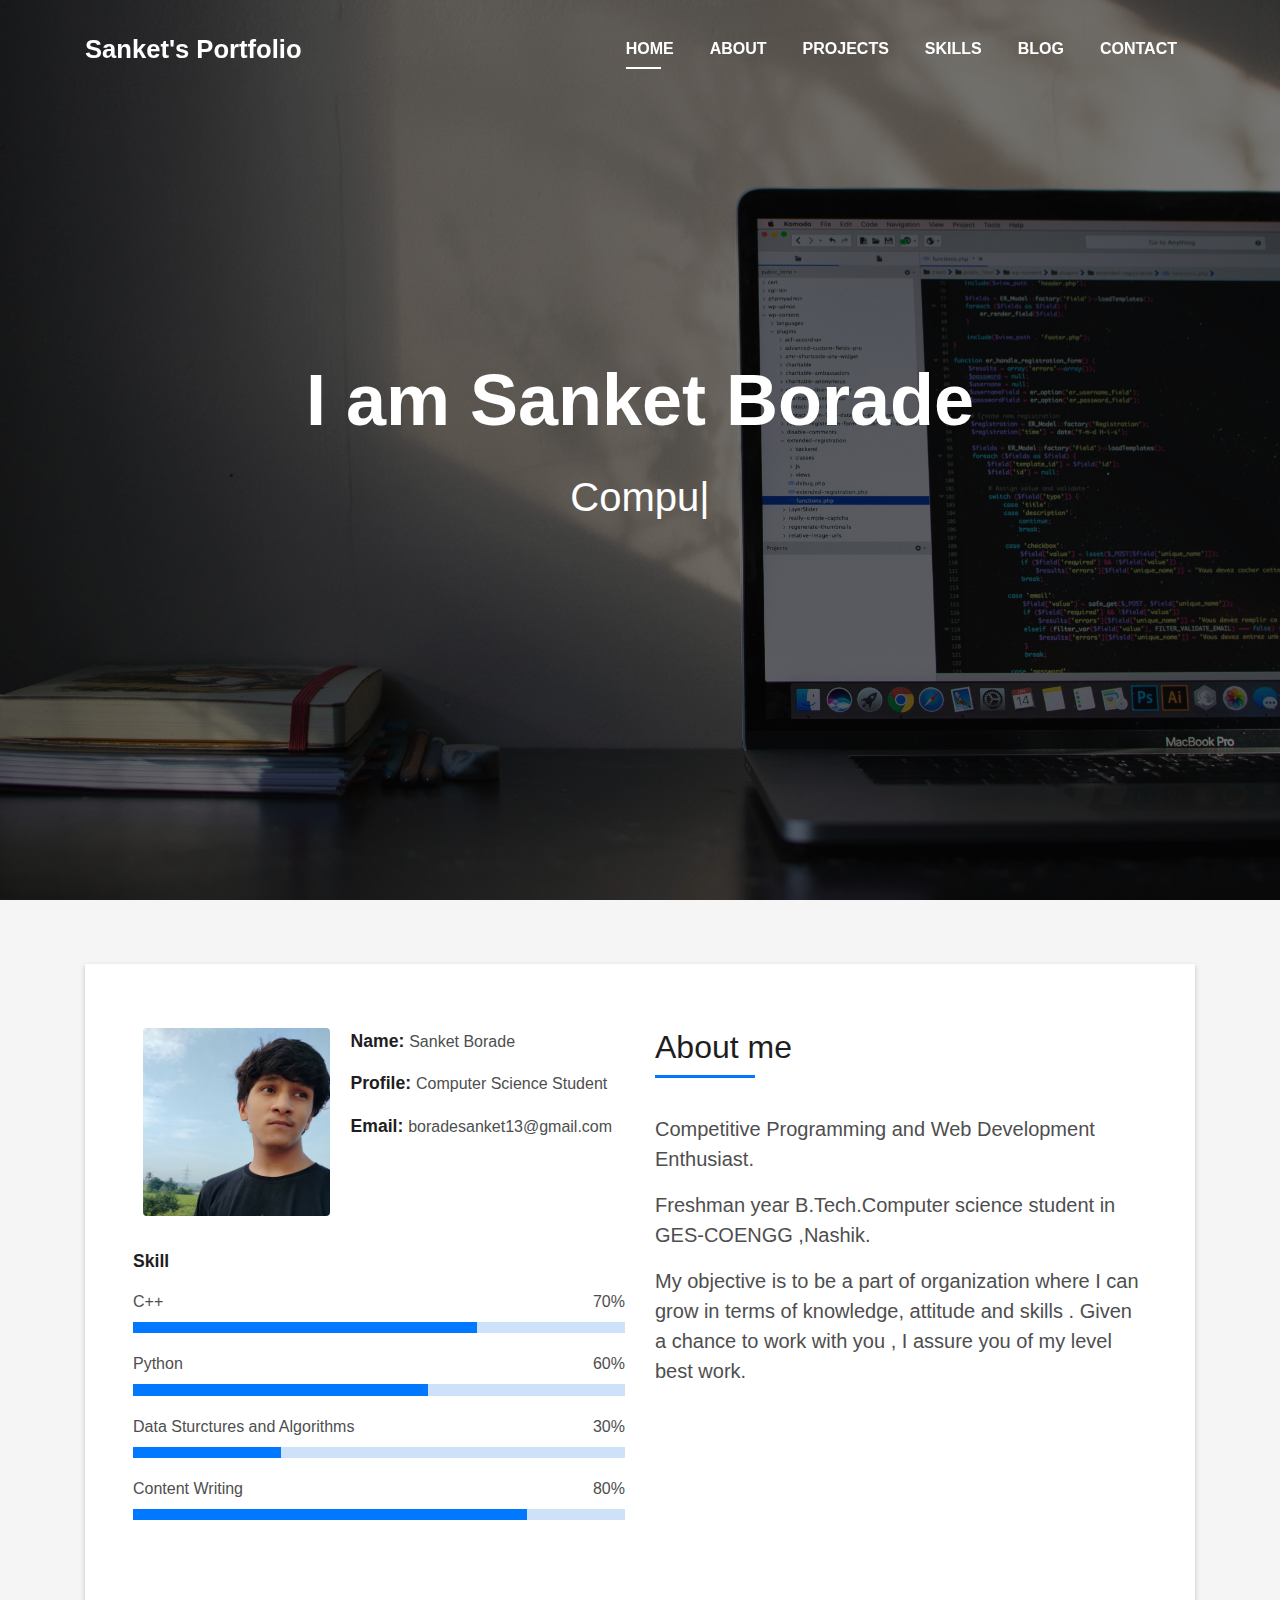
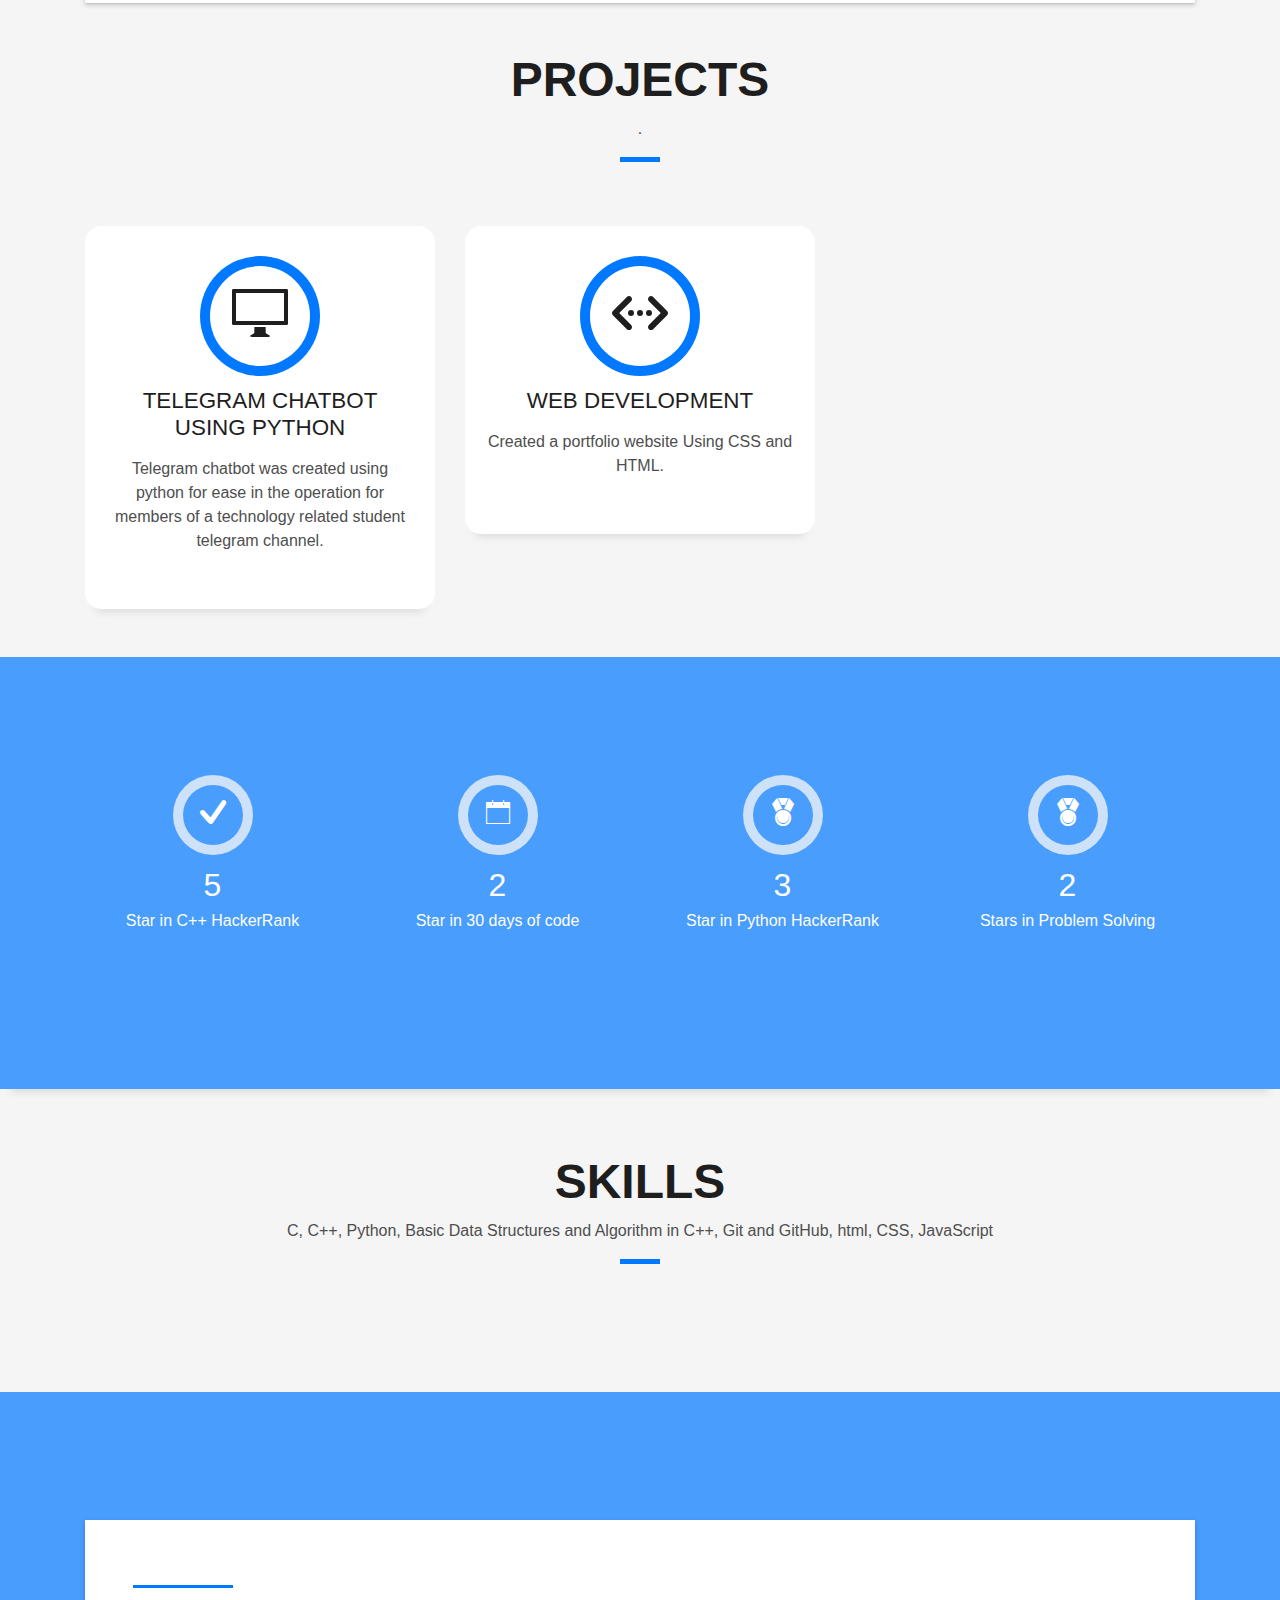
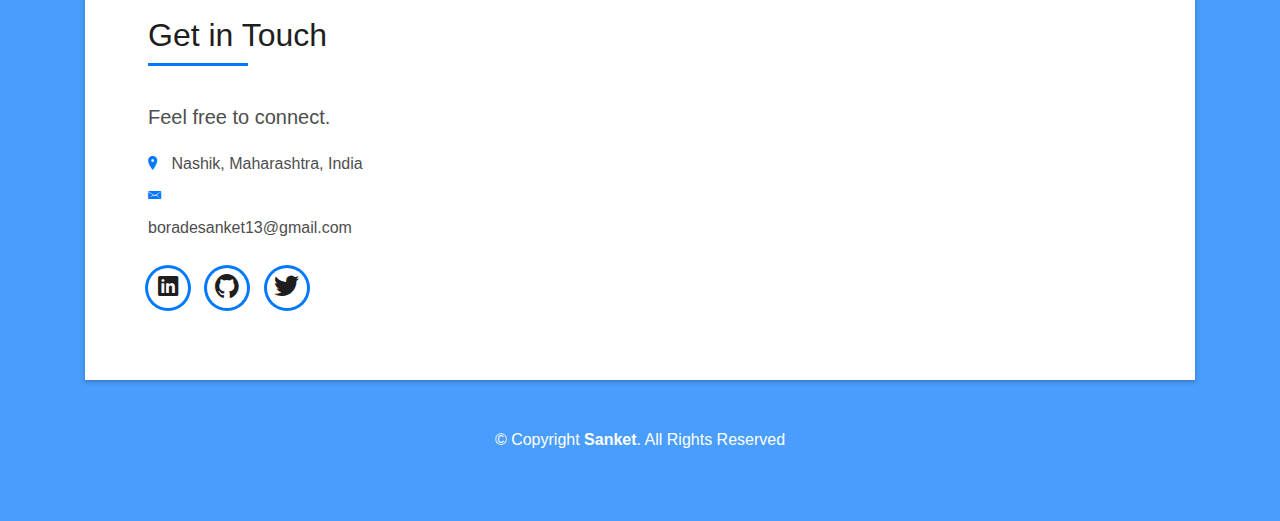
==== index.html @ 00ec1cd5 "increasd code readibility" ====
<!DOCTYPE html>
<html lang="en">
<head>
  <meta charset="utf-8">
  <title>Sanket's Portfolio</title>
  <meta content="width=device-width, initial-scale=1.0" name="viewport">
  <meta content="" name="keywords">
  <meta content="" name="description">

  <!-- Favicons -->
  <link href="img/favicon.png" rel="icon">
  <link href="img/apple-touch-icon.png" rel="apple-touch-icon">

  <!-- Bootstrap CSS File -->
  <link href="lib/bootstrap/css/bootstrap.min.css" rel="stylesheet">

  <!-- Libraries CSS Files -->
  <link href="lib/font-awesome/css/font-awesome.min.css" rel="stylesheet">
  <link href="lib/animate/animate.min.css" rel="stylesheet">
  <link href="lib/ionicons/css/ionicons.min.css" rel="stylesheet">
  <link href="lib/owlcarousel/assets/owl.carousel.min.css" rel="stylesheet">
  <link href="lib/lightbox/css/lightbox.min.css" rel="stylesheet">

  <!-- Main Stylesheet File -->
  <link href="css/style.css" rel="stylesheet">

  <!-- =======================================================
    Theme Name: DevFolio
    Theme URL: https://bootstrapmade.com/devfolio-bootstrap-portfolio-html-template/
    Author: BootstrapMade.com
    License: https://bootstrapmade.com/license/
  ======================================================= -->
</head>

<body id="page-top">

  <!--/ Nav Star /-->
  <nav class="navbar navbar-b navbar-trans navbar-expand-md fixed-top" id="mainNav">
    <div class="container">
      <a class="navbar-brand js-scroll" href="#page-top">Sanket's Portfolio</a>
      <button class="navbar-toggler collapsed" type="button" data-toggle="collapse" data-target="#navbarDefault"
        aria-controls="navbarDefault" aria-expanded="false" aria-label="Toggle navigation">
        <span></span>
        <span></span>
        <span></span>
      </button>
      <div class="navbar-collapse collapse justify-content-end" id="navbarDefault">
        <ul class="navbar-nav">
          <li class="nav-item">
            <a class="nav-link js-scroll active" href="#home">Home</a>
          </li>
          <li class="nav-item">
            <a class="nav-link js-scroll" href="#about">About</a>
          </li>
          <li class="nav-item">
            <a class="nav-link js-scroll" href="#service">Projects</a>
          </li>
          <li class="nav-item">
            <a class="nav-link js-scroll" href="#work">Skills</a>
          </li>
          <li class="nav-item">
            <a class="nav-link js-scroll" href="#blog">Blog</a>
          </li>
          <li class="nav-item">
            <a class="nav-link js-scroll" href="#contact">Contact</a>
          </li>
        </ul>
      </div>
    </div>
  </nav>
  <!--/ Nav End /-->

  <!--/ Intro Skew Star /-->
  <div id="home" class="intro route bg-image" style="background-image: url(img/nameBackground.jpg)">
    <div class="overlay-itro"></div>
    <div class="intro-content display-table">
      <div class="table-cell">
        <div class="container">
          <!--<p class="display-6 color-d">Hello, world!</p>-->
          <h1 class="intro-title mb-4">I am Sanket Borade</h1>
          <p class="intro-subtitle"><span class="text-slider-items">Computer Science Student,Competative Programmer,Content Writer,Open Source Enthusiast</span><strong class="text-slider"></strong></p>
          <!-- <p class="pt-3"><a class="btn btn-primary btn js-scroll px-4" href="#about" role="button">Learn More</a></p> -->
        </div>
      </div>
    </div>
  </div>
  <!--/ Intro Skew End /-->

  <section id="about" class="about-mf sect-pt4 route">
    <div class="container">
      <div class="row">
        <div class="col-sm-12">
          <div class="box-shadow-full">
            <div class="row">
              <div class="col-md-6">
                <div class="row">
                  <div class="col-sm-6 col-md-5">
                    <div class="about-img">
                      <img src="img/1628962352020w3.jpg" class="img-fluid rounded b-shadow-a" alt="">
                    </div>
                  </div>
                  <div class="col-sm-6 col-md-7">
                    <div class="about-info">
                      <p><span class="title-s">Name: </span> <span>Sanket Borade</span></p>
                      <p><span class="title-s">Profile: </span> <span>Computer Science Student</span></p>
                      <p><span class="title-s">Email: </span> <span>boradesanket13@gmail.com</span></p>
                    </div>
                  </div>
                </div>
                <div class="skill-mf">
                  <p class="title-s">Skill</p>
                  <span>C++</span> <span class="pull-right">70%</span>
                  <div class="progress">
                    <div class="progress-bar" role="progressbar" style="width: 70%;" aria-valuenow="70" aria-valuemin="0"
                      aria-valuemax="100"></div>
                  </div>
                  <span>Python</span> <span class="pull-right">60%</span>
                  <div class="progress">
                    <div class="progress-bar" role="progressbar" style="width: 60%" aria-valuenow="60" aria-valuemin="0"
                      aria-valuemax="100"></div>
                  </div>
                  <span>Data Sturctures and Algorithms</span> <span class="pull-right">30%</span>
                  <div class="progress">
                    <div class="progress-bar" role="progressbar" style="width: 30%" aria-valuenow="30" aria-valuemin="0"
                      aria-valuemax="100"></div>
                  </div>
                  <span>Content Writing</span> <span class="pull-right">80%</span>
                  <div class="progress">
                    <div class="progress-bar" role="progressbar" style="width: 80%" aria-valuenow="80" aria-valuemin="0"
                      aria-valuemax="100"></div>
                  </div>
                </div>
              </div>
              <div class="col-md-6">
                <div class="about-me pt-4 pt-md-0">
                  <div class="title-box-2">
                    <h5 class="title-left">
                      About me
                    </h5>
                  </div>
                  <p class="lead">
                    Competitive Programming and Web Development Enthusiast.
                  </p>
                  <p class="lead">
                    Freshman year B.Tech.Computer science student in GES-COENGG ,Nashik.
                  </p>
                  <p class="lead">
                    My objective is to be a part of organization where I can grow in terms of knowledge, attitude and skills .
                    Given a chance to work with you , I assure you of my level best work.
                  </p>
                </div>
              </div>
            </div>
          </div>
        </div>
      </div>
    </div>
  </section>

  <!--/ Section Services Star /-->
  <section id="service" class="services-mf route">
    <div class="container">
      <div class="row">
        <div class="col-sm-12">
          <div class="title-box text-center">
            <h3 class="title-a">
              Projects
            </h3>
            <p class="subtitle-a">
              .
            </p>
            <div class="line-mf"></div>
          </div>
        </div>
      </div>
      <div class="row">
        <div class="col-md-4">
          <div class="service-box">
            <div class="service-ico">
              <span class="ico-circle"><i class="ion-monitor"></i></span>
            </div>
            <div class="service-content">
              <h2 class="s-title">Telegram Chatbot using Python</h2>
              <p class="s-description text-center">
                Telegram chatbot was created using python for ease in the operation for members of a technology related student telegram channel.
              </p>
            </div>
          </div>
        </div>
        <div class="col-md-4">
          <div class="service-box">
            <div class="service-ico">
              <span class="ico-circle"><i class="ion-code-working"></i></span>
            </div>
            <div class="service-content">
              <h2 class="s-title">Web Development</h2>
              <p class="s-description text-center">
                Created a portfolio website Using CSS and HTML.
              </p>
            </div>
          </div>
        </div>
    </div>
  </section>
  <!--/ Section Services End /-->

  <div class="section-counter paralax-mf bg-image" style="background-image: url(img/belowProject.jpg)">
    <div class="overlay-mf"></div>
    <div class="container">
      <div class="row">
        <div class="col-sm-3 col-lg-3">
          <div class="counter-box">
            <div class="counter-ico">
              <span class="ico-circle"><i class="ion-checkmark-round"></i></span>
            </div>
            <div class="counter-num">
              <p class="counter">5</p>
              <span class="counter-text">Star in C++ HackerRank</span>
            </div>
          </div>
        </div>
        <div class="col-sm-3 col-lg-3">
          <div class="counter-box pt-4 pt-md-0">
            <div class="counter-ico">
              <span class="ico-circle"><i class="ion-ios-calendar-outline"></i></span>
            </div>
            <div class="counter-num">
              <p class="counter">2</p>
              <span class="counter-text">Star in 30 days of code</span>
            </div>
          </div>
        </div>
        <div class="col-sm-3 col-lg-3">
          <div class="counter-box pt-4 pt-md-0">
            <div class="counter-ico">
              <span class="ico-circle"><i class="ion-ribbon-a"></i></span>
            </div>
            <div class="counter-num">
              <p class="counter">3</p>
              <span class="counter-text">Star in Python HackerRank</span>
            </div>
          </div>
        </div>
        <div class="col-sm-3 col-lg-3">
          <div class="counter-box pt-4 pt-md-0">
            <div class="counter-ico">
              <span class="ico-circle"><i class="ion-ribbon-a"></i></span>
            </div>
            <div class="counter-num">
              <p class="counter">2</p>
              <span class="counter-text">Stars in Problem Solving</span>
            </div>
          </div>
        </div>
      </div>
    </div>
  </div>

  <!--/ Section Portfolio/skills Star /-->
  <section id="work" class="portfolio-mf sect-pt4 route">
    <div class="container">
      <div class="row">
        <div class="col-sm-12">
          <div class="title-box text-center">
            <h3 class="title-a">
              Skills
            </h3>
            <p class="subtitle-a">
              C, C++, Python, Basic Data Structures and Algorithm in C++, Git and GitHub, html, CSS, JavaScript
            </p>
            <div class="line-mf"></div>
          </div>
        </div>
      </div>  
      </div>
    </div>
  </section>

  

  <!--/ Section Contact-Footer Star /-->
  <section class="paralax-mf footer-paralax bg-image sect-mt4 route" style="background-image: url(img/overlay-bg.jpg)">
    <div class="overlay-mf"></div>
    <div class="container">
      <div class="row">
        <div class="col-sm-12">
          <div class="contact-mf">
            <div id="contact" class="box-shadow-full">
              <div class="row">
                <div class="col-md-6">
                  <div class="title-box-2">
                    <h5 class="title-left">
                      
                </div>
                <div class="col-md-6">
                  <div class="title-box-2 pt-4 pt-md-0">
                    <h5 class="title-left">
                      Get in Touch
                    </h5>
                  </div>
                  <div class="more-info">
                    <p class="lead">
                      Feel free to connect.
                    </p>
                    <ul class="list-ico">
                      <li><span class="ion-ios-location"></span> Nashik, Maharashtra, India</li>
                      <li><span class="ion-email"></span>boradesanket13@gmail.com</li>
                    </ul>
                  </div>
                  <div class="socials">
                    <ul>
                      <li><a href="https://www.linkedin.com/in/boradesanket13/"><span class="ico-circle"><i class="ion-social-linkedin"></i></span></a></li>
                      <li><a href="https://github.com/Sanket1308"><span class="ico-circle"><i class="ion-social-github"></i></span></a></li>
                      <li><a href="https://twitter.com/boradesanket13"><span class="ico-circle"><i class="ion-social-twitter"></i></span></a></li>

                    </ul>
                  </div>
                </div>
              </div>
            </div>
          </div>
        </div>
      </div>
    </div>
    <footer>
      <div class="container">
        <div class="row">
          <div class="col-sm-12">
            <div class="copyright-box">
              <p class="copyright">&copy; Copyright <strong>Sanket</strong>. All Rights Reserved</p>
              <div class="credits">
                <!--
                  All the links in the footer should remain intact.
                  You can delete the links only if you purchased the pro version.
                  Licensing information: https://bootstrapmade.com/license/
                  Purchase the pro version with working PHP/AJAX contact form: https://bootstrapmade.com/buy/?theme=DevFolio
                -->
               
              </div>
            </div>
          </div>
        </div>
      </div>
    </footer>
  </section>
  <!--/ Section Contact-footer End /-->

  <a href="#" class="back-to-top"><i class="fa fa-chevron-up"></i></a>
  <div id="preloader"></div>

  <!-- JavaScript Libraries -->
  <script src="lib/jquery/jquery.min.js"></script>
  <script src="lib/jquery/jquery-migrate.min.js"></script>
  <script src="lib/popper/popper.min.js"></script>
  <script src="lib/bootstrap/js/bootstrap.min.js"></script>
  <script src="lib/easing/easing.min.js"></script>
  <script src="lib/counterup/jquery.waypoints.min.js"></script>
  <script src="lib/counterup/jquery.counterup.js"></script>
  <script src="lib/owlcarousel/owl.carousel.min.js"></script>
  <script src="lib/lightbox/js/lightbox.min.js"></script>
  <script src="lib/typed/typed.min.js"></script>
  <!-- Contact Form JavaScript File -->
  <script src="contactform/contactform.js"></script>

  <!-- Template Main Javascript File -->
  <script src="js/main.js"></script>

</body>
</html>
---- css/style.css ----
/*
  Theme Name: DevFolio
  Theme URL: https://bootstrapmade.com/devfolio-bootstrap-portfolio-html-template/
  Author: BootstrapMade.com
  License: https://bootstrapmade.com/license/
*/

/*======================================
//--//-->   STYLES GENERALES
======================================*/

body {
  background-color: #f5f5f5;
  color: #4e4e4e;
}

h1,
h2,
h3,
h4,
h5,
h6 {
  color: #1e1e1e;
}

a {
  color: #1e1e1e;
  transition: all 0.5s ease-in-out;
}

a:hover {
  color: #0078ff;
  text-decoration: none;
  transition: all 0.5s ease-in-out;
}

.p-r {
  position: relative;
}

.color-a {
  color: #0078ff;
}

.color-d {
  color: #f5f5f5;
}

.color-text-a {
  color: #4e4e4e;
}

.box-shadow,
.paralax-mf,
.service-box,
.work-box,
.card-blog {
  box-shadow: 0 13px 8px -10px rgba(0, 0, 0, 0.1);
}

.box-shadow-a,
.button:hover {
  box-shadow: 0 0 0 4px #cde1f8;
}

.display-5 {
  font-size: 2.5rem;
  font-weight: 300;
  line-height: 1.1;
}

.display-6 {
  font-size: 2rem;
  font-weight: 300;
  line-height: 1.1;
}

.avatar {
  width: 32px;
  height: 32px;
  margin-right: 4px;
  overflow: hidden;
}

.bg-image {
  background-repeat: no-repeat;
  background-attachment: fixed;
  background-size: cover;
  background-position: center center;
}

.overlay-mf {
  background-color: #0078ff;
}

.overlay-mf {
  position: absolute;
  top: 0;
  left: 0px;
  padding: 0;
  height: 100%;
  width: 100%;
  opacity: .7;
}

.paralax-mf {
  position: relative;
  padding: 8rem 0;
}

.display-table {
  width: 100%;
  height: 100%;
  display: table;
}

.table-cell {
  display: table-cell;
  vertical-align: middle;
}

/*--/ Sections /--*/

.sect-4 {
  padding: 4rem 0;
}

.sect-pt4 {
  padding-top: 4rem;
}

.sect-mt4 {
  margin-top: 4rem;
}

/*--/ Title s /--*/

.title-s {
  font-weight: 600;
  color: #1e1e1e;
  font-size: 1.1rem;
}

/*--/ Title A /--*/

.title-box {
  margin-bottom: 4rem;
}

.title-a {
  font-size: 3rem;
  font-weight: bold;
  text-transform: uppercase;
}

.subtitle-a {
  color: #4e4e4e;
}

.line-mf {
  width: 40px;
  height: 5px;
  background-color: #0078ff;
  margin: 0 auto;
}

/*--/ Title Left /--*/

.title-box-2 {
  margin-bottom: 3rem;
}

.title-left {
  font-size: 2rem;
  position: relative;
}

.title-left:before {
  content: '';
  position: absolute;
  height: 3px;
  background-color: #0078ff;
  width: 100px;
  bottom: -12px;
}

/*------/ Box /------*/

.box-pl2 {
  padding-left: 2rem;
}

.box-shadow-full {
  padding: 3rem 1.25rem;
  position: relative;
  background-color: #fff;
  margin-bottom: 3rem;
  z-index: 2;
  box-shadow: 0 1px 1px 0 rgba(0, 0, 0, 0.06), 0 2px 5px 0 rgba(0, 0, 0, 0.2);
}

/*------/ Socials /------*/

.socials {
  padding: 1.5rem 0;
}

.socials ul li {
  display: inline-block;
}

.socials .ico-circle {
  height: 40px;
  width: 40px;
  font-size: 1.7rem;
  border-radius: 50%;
  line-height: 1.4;
  margin: 0 15px 0 0;
  box-shadow: 0 0 0 3px #0078ff;
  transition: all 500ms ease;
}

.socials .ico-circle:hover {
  background-color: #0078ff;
  color: #fff;
  box-shadow: 0 0 0 3px #cde1f8;
  transition: all 500ms ease;
}

/*------/ Ul resect /------*/

.ul-resect,
.socials ul,
.list-ico,
.blog-wrapper .post-meta ul,
.box-comments .list-comments,
.widget-sidebar .list-sidebar,
.widget-tags ul {
  list-style: none;
  padding-left: 0;
  margin-bottom: 0;
}

.list-ico {
  line-height: 2;
}

.list-ico span {
  color: #0078ff;
  margin-right: 10px;
}

/*------/ Ico Circle /------*/

.ico-circle {
  height: 100px;
  width: 100px;
  font-size: 2rem;
  border-radius: 50%;
  line-height: 1.55;
  margin: 0 auto;
  text-align: center;
  box-shadow: 0 0 0 10px #0078ff;
  display: block;
}

/*------/ Owl Carousel /------*/

.owl-theme .owl-dots {
  text-align: center;
  margin-top: 18px;
}

.owl-theme .owl-dots .owl-dot {
  display: inline-block;
}

.owl-theme .owl-dots .owl-dot span {
  width: 18px;
  height: 7px;
  margin: 5px 5px;
  background: #cde1f8;
  border: 0px solid #cde1f8;
  display: block;
  transition: all 0.6s ease-in-out;
  cursor: pointer;
}

.owl-theme .owl-dots .owl-dot:hover span {
  background-color: #cde1f8;
}

.owl-theme .owl-dots .owl-dot.active span {
  background-color: #1B1B1B;
  width: 25px;
}

/*--/ Scrolltop s /--*/

.scrolltop-mf {
  position: relative;
  display: none;
}

.scrolltop-mf span {
  z-index: 999;
  position: fixed;
  width: 42px;
  height: 42px;
  background-color: #0078ff;
  opacity: .7;
  font-size: 1.6rem;
  line-height: 1.5;
  text-align: center;
  color: #fff;
  top: auto;
  left: auto;
  right: 30px;
  bottom: 50px;
  cursor: pointer;
  border-radius: 50%;
}

/* Back to top button */

.back-to-top {
  position: fixed;
  display: none;
  background: #0078ff;
  color: #fff;
  width: 44px;
  height: 44px;
  text-align: center;
  line-height: 1;
  font-size: 16px;
  border-radius: 50%;
  right: 15px;
  bottom: 15px;
  transition: background 0.5s;
  z-index: 11;
}

.back-to-top i {
  padding-top: 12px;
  color: #fff;
}

/* Prelaoder */

#preloader {
  position: fixed;
  top: 0;
  left: 0;
  right: 0;
  bottom: 0;
  z-index: 9999;
  overflow: hidden;
  background: #fff;
}

#preloader:before {
  content: "";
  position: fixed;
  top: calc(50% - 30px);
  left: calc(50% - 30px);
  border: 6px solid #f2f2f2;
  border-top: 6px solid #0078ff;
  border-radius: 50%;
  width: 60px;
  height: 60px;
  -webkit-animation: animate-preloader 1s linear infinite;
  animation: animate-preloader 1s linear infinite;
}

@-webkit-keyframes animate-preloader {
  0% {
    -webkit-transform: rotate(0deg);
    transform: rotate(0deg);
  }

  100% {
    -webkit-transform: rotate(360deg);
    transform: rotate(360deg);
  }
}

@keyframes animate-preloader {
  0% {
    -webkit-transform: rotate(0deg);
    transform: rotate(0deg);
  }

  100% {
    -webkit-transform: rotate(360deg);
    transform: rotate(360deg);
  }
}

/*======================================
//--//-->   NAVBAR
======================================*/

.navbar-b {
  transition: all .5s ease-in-out;
  background-color: transparent;
  padding-top: 1.563rem;
  padding-bottom: 1.563rem;
}

.navbar-b.navbar-reduce {
  box-shadow: 0px 6px 9px 0px rgba(0, 0, 0, 0.06);
}

.navbar-b.navbar-trans .nav-item,
.navbar-b.navbar-reduce .nav-item {
  position: relative;
  padding-right: 10px;
  padding-left: 0;
}

.navbar-b.navbar-trans .nav-link,
.navbar-b.navbar-reduce .nav-link {
  color: #fff;
  text-transform: uppercase;
  font-weight: 600;
}

.navbar-b.navbar-trans .nav-link:before,
.navbar-b.navbar-reduce .nav-link:before {
  content: '';
  position: absolute;
  margin-left: 0px;
  width: 0%;
  bottom: 0;
  left: 0;
  height: 2px;
  transition: all 500ms ease;
}

.navbar-b.navbar-trans .nav-link:hover,
.navbar-b.navbar-reduce .nav-link:hover {
  color: #1B1B1B;
}

.navbar-b.navbar-trans .nav-link:hover:before,
.navbar-b.navbar-reduce .nav-link:hover:before {
  width: 35px;
}

.navbar-b.navbar-trans .show > .nav-link:before,
.navbar-b.navbar-trans .active > .nav-link:before,
.navbar-b.navbar-trans .nav-link.show:before,
.navbar-b.navbar-trans .nav-link.active:before,
.navbar-b.navbar-reduce .show > .nav-link:before,
.navbar-b.navbar-reduce .active > .nav-link:before,
.navbar-b.navbar-reduce .nav-link.show:before,
.navbar-b.navbar-reduce .nav-link.active:before {
  width: 35px;
}

.navbar-b.navbar-trans .nav-link:before {
  background-color: #fff;
}

.navbar-b.navbar-trans .nav-link:hover {
  color: #fff;
}

.navbar-b.navbar-trans .show > .nav-link,
.navbar-b.navbar-trans .active > .nav-link,
.navbar-b.navbar-trans .nav-link.show,
.navbar-b.navbar-trans .nav-link.active {
  color: #fff;
}

.navbar-b.navbar-reduce {
  transition: all .5s ease-in-out;
  background-color: #fff;
  padding-top: 15px;
  padding-bottom: 15px;
}

.navbar-b.navbar-reduce .nav-link {
  color: #0078ff;
}

.navbar-b.navbar-reduce .nav-link:before {
  background-color: #0078ff;
}

.navbar-b.navbar-reduce .nav-link:hover {
  color: #0078ff;
}

.navbar-b.navbar-reduce .show > .nav-link,
.navbar-b.navbar-reduce .active > .nav-link,
.navbar-b.navbar-reduce .nav-link.show,
.navbar-b.navbar-reduce .nav-link.active {
  color: #0078ff;
}

.navbar-b.navbar-reduce .navbar-brand {
  color: #0078ff;
}

.navbar-b.navbar-reduce .navbar-toggler span {
  background-color: #1B1B1B;
}

.navbar-b .navbar-brand {
  color: #fff;
  font-size: 1.6rem;
  font-weight: 600;
}

.navbar-b .navbar-nav .dropdown-item.show .dropdown-menu,
.navbar-b .dropdown.show .dropdown-menu,
.navbar-b .dropdown-btn.show .dropdown-menu {
  -webkit-transform: translate3d(0px, 0px, 0px);
  transform: translate3d(0px, 0px, 0px);
  visibility: visible !important;
}

.navbar-b .dropdown-menu {
  margin: 1.12rem 0 0;
  border-radius: 0;
}

.navbar-b .dropdown-menu .dropdown-item {
  padding: .7rem 1.7rem;
  transition: all 500ms ease;
}

.navbar-b .dropdown-menu .dropdown-item:hover {
  background-color: #0078ff;
  color: #fff;
  transition: all 500ms ease;
}

.navbar-b .dropdown-menu .dropdown-item.active {
  background-color: #0078ff;
}

/*--/ Hamburger Navbar /--*/

.navbar-toggler {
  position: relative;
}

.navbar-toggler:focus,
.navbar-toggler:active {
  outline: 0;
}

.navbar-toggler span {
  display: block;
  background-color: #fff;
  height: 3px;
  width: 25px;
  margin-top: 4px;
  margin-bottom: 4px;
  -webkit-transform: rotate(0deg);
  transform: rotate(0deg);
  left: 0;
  opacity: 1;
}

.navbar-toggler span:nth-child(1),
.navbar-toggler span:nth-child(3) {
  transition: -webkit-transform .35s ease-in-out;
  transition: transform .35s ease-in-out;
  transition: transform .35s ease-in-out, -webkit-transform .35s ease-in-out;
}

.navbar-toggler:not(.collapsed) span:nth-child(1) {
  position: absolute;
  left: 12px;
  top: 10px;
  -webkit-transform: rotate(135deg);
  transform: rotate(135deg);
  opacity: 0.9;
}

.navbar-toggler:not(.collapsed) span:nth-child(2) {
  height: 12px;
  visibility: hidden;
  background-color: transparent;
}

.navbar-toggler:not(.collapsed) span:nth-child(3) {
  position: absolute;
  left: 12px;
  top: 10px;
  -webkit-transform: rotate(-135deg);
  transform: rotate(-135deg);
  opacity: 0.9;
}

/*======================================
//--//-->   INTRO
======================================*/

.intro {
  height: 100vh;
  position: relative;
  color: #fff;
}

.intro .intro-content {
  text-align: center;
  position: absolute;
}

.intro .overlay-itro {
  background-color: rgba(0, 0, 0, 0.6);
  position: absolute;
  top: 0;
  left: 0px;
  padding: 0;
  height: 100%;
  width: 100%;
  opacity: .9;
}

.intro .intro-title {
  color: #fff;
  font-weight: 600;
  font-size: 3rem;
}

.intro .intro-subtitle {
  font-size: 1.5rem;
  font-weight: 300;
}

.intro .text-slider-items {
  display: none;
}

.intro-single {
  height: 350px;
}

.intro-single .intro-content {
  margin-top: 30px;
}

.intro-single .intro-title {
  text-transform: uppercase;
  font-size: 3rem;
}

.intro-single .breadcrumb {
  background-color: transparent;
  color: #0078ff;
}

.intro-single .breadcrumb .breadcrumb-item:before {
  color: #cde1f8;
}

.intro-single .breadcrumb .breadcrumb-item.active {
  color: #cde1f8;
}

.intro-single .breadcrumb a {
  color: #fff;
}

/*======================================
//--//-->   ABOUT
======================================*/

.about-mf .box-shadow-full {
  padding-top: 4rem;
  padding-bottom: 4rem;
}

.about-mf .about-img {
  margin-bottom: 2rem;
}

.about-mf .about-img img {
  margin-left: 10px;
}

.skill-mf span {
  color: #4e4e4e;
}

.skill-mf .progress {
  background-color: #cde1f8;
  margin: .5rem 0 1.2rem 0;
  border-radius: 0;
  height: .7rem;
}

.skill-mf .progress .progress-bar {
  height: .7rem;
  background-color: #0078ff;
}

/*======================================
//--//-->   SERVICES
======================================*/

.service-box {
  background-color: #fff;
  padding: 2.5rem 1.3rem;
  border-radius: 1rem;
  margin-bottom: 3rem;
}

.service-box:hover .ico-circle {
  transition: all 500ms ease;
  color: #fff;
  background-color: #0078ff;
  box-shadow: 0 0 0 10px #cde1f8;
}

.service-box .service-ico {
  margin-bottom: 1rem;
  color: #1e1e1e;
}

.service-box .ico-circle {
  transition: all 500ms ease;
  font-size: 4rem;
}

.service-box .s-title {
  font-size: 1.4rem;
  text-transform: uppercase;
  text-align: center;
  padding: .4rem 0;
}

.service-box .s-description {
  color: #4e4e4e;
}

/*======================================
//--//-->   COUNTER
======================================*/

.counter-box {
  color: #fff;
  text-align: center;
}

.counter-ico {
  margin-bottom: 1rem;
}

.counter-ico .ico-circle {
  height: 60px;
  width: 60px;
  line-height: 1.8;
  box-shadow: 0 0 0 10px #cde1f8;
}

.counter-num .counter {
  font-size: 2rem;
  margin-bottom: 0;
}

/*======================================
//--//-->   PORTFOLIO
======================================*/

.work-box {
  margin-bottom: 3rem;
  -webkit-backface-visibility: hidden;
  backface-visibility: hidden;
  background-color: #fff;
}

.work-box:hover img {
  -webkit-transform: scale(1.3);
  transform: scale(1.3);
}

.work-img {
  display: block;
  overflow: hidden;
}

.work-img img {
  transition: all 1s;
}

.work-content {
  padding: 2rem 3% 1rem 4%;
}

.work-content .w-more {
  color: #4e4e4e;
  font-size: .8rem;
}

.work-content .w-more .w-ctegory {
  color: #0078ff;
}

.work-content .w-like {
  font-size: 2.5rem;
  color: #0078ff;
  float: right;
}

.work-content .w-like a {
  color: #0078ff;
}

.work-content .w-like .num-like {
  font-size: .7rem;
}

.w-title {
  font-size: 1.2rem;
}

/*======================================
//--//-->   TESTIMONIALS
======================================*/

.testimonials .owl-carousel .owl-item img {
  width: auto;
}

.testimonial-box {
  color: #fff;
  text-align: center;
}

.testimonial-box .author-test {
  margin-top: 1rem;
}

.testimonial-box .author-test img {
  margin: 0 auto;
}

.testimonial-box .author {
  color: #fff;
  text-transform: uppercase;
  font-weight: 600;
  margin: 1rem 0;
  display: block;
  font-size: 1.4rem;
}

.testimonial-box .comit {
  font-size: 2rem;
  color: #0078ff;
  background-color: #fff;
  width: 52px;
  height: 52px;
  display: block;
  margin: 0 auto;
  border-radius: 50%;
  line-height: 1.6;
}

/*======================================
//--//-->   BLOG
======================================*/

.card-blog .card-body {
  position: relative;
}

.card-blog .card-category-box {
  position: absolute;
  text-align: center;
  top: -16px;
  left: 15px;
  right: 15px;
  line-height: 25px;
  overflow: hidden;
}

.card-blog .card-category {
  display: inline-block;
  color: #fff;
  padding: 0 15px 5px;
  overflow: hidden;
  background-color: #0078ff;
  border-radius: 4px;
}

.card-blog .card-category .category {
  color: #fff;
  display: inline-block;
  text-transform: uppercase;
  font-size: .7rem;
  letter-spacing: .1px;
  margin-bottom: 0;
}

.card-blog .card-title {
  font-size: 1.3rem;
  margin-top: .6rem;
}

.card-blog .card-description {
  color: #4e4e4e;
}

.card-blog .post-author {
  display: inline-block;
}

.card-blog .post-date {
  color: #4e4e4e;
  display: inline-block;
  float: right;
}

/*======================================
//--//-->   BLOG-SINGLE
======================================*/

.post-box,
.form-comments,
.box-comments,
.widget-sidebar {
  padding: 2rem;
  background-color: #fff;
  margin-bottom: 3rem;
}

.blog-wrapper .article-title {
  font-size: 1.5rem;
}

.blog-wrapper .post-meta {
  margin: 1rem 0;
}

.blog-wrapper .post-meta ul {
  border-left: 4px solid #0078ff;
  margin-top: 1rem;
}

.blog-wrapper .post-meta ul li {
  display: inline-block;
  margin-left: 15px;
}

.blog-wrapper .post-meta ul a {
  color: #0078ff;
}

.blog-wrapper .post-meta ul span {
  color: #1e1e1e;
}

.blog-wrapper .blockquote {
  border-left: 4px solid #0078ff;
  padding: 18px;
  font-style: italic;
}

/*------/ Comments /------*/

.box-comments .list-comments li {
  padding-bottom: 40px;
}

.box-comments .list-comments .comment-avatar {
  display: table-cell;
  vertical-align: top;
}

.box-comments .list-comments .comment-avatar img {
  width: 80px;
  height: 80px;
}

.box-comments .list-comments .comment-author {
  font-size: 1.3rem;
}

.box-comments .list-comments .comment-details {
  display: table-cell;
  vertical-align: top;
  padding-left: 25px;
}

.box-comments .list-comments a {
  color: #0078ff;
}

.box-comments .list-comments span {
  color: #1e1e1e;
  font-style: italic;
}

.box-comments .comment-children {
  margin-left: 40px;
}

/*------/ Sidebar /------*/

.widget-sidebar .sidebar-title {
  font-size: 1.6rem;
  font-weight: 600;
  border-left: 5px solid #0078ff;
  padding-left: 15px;
  text-transform: uppercase;
  margin-bottom: 1.5rem;
}

.widget-sidebar .list-sidebar li {
  position: relative;
  padding: 6px 0 6px 24px;
}

.widget-sidebar .list-sidebar li:before {
  position: absolute;
  content: "";
  width: 10px;
  height: 1px;
  left: 0;
  background-color: #0078ff;
  top: 20px;
}

.sidebar-search input {
  background-color: #fff;
  border-radius: 0;
  transition: all 0.5s ease-in-out;
}

.sidebar-search .btn-search {
  background-color: #0078ff;
  border-color: #0078ff;
  border-radius: 0;
  padding-left: 20px;
  padding-right: 20px;
}

.widget-tags ul li {
  display: inline-block;
  background-color: #0078ff;
  padding: .2rem .6rem;
  margin-bottom: .5rem;
  border-radius: 15px;
}

.widget-tags ul li a {
  color: #fff;
}

/*======================================
//--//-->   CONTACT
======================================*/

.footer-paralax {
  padding: 4rem 0 0 0;
}

.contact-mf {
  margin-top: 4rem;
}

/*======================================
//--//-->   FOOTER
======================================*/

footer {
  text-align: center;
  color: #fff;
  padding-bottom: 4rem;
}

footer .copyright {
  margin-bottom: .3rem;
}

footer .credits {
  margin-bottom: 0;
}

footer .credits a {
  color: #fff;
}

/*======================================
//--//-->   CONtaCT FORM
======================================*/

#sendmessage {
  color: #0078ff;
  border: 1px solid #0078ff;
  display: none;
  text-align: center;
  padding: 15px;
  font-weight: 600;
  margin-bottom: 15px;
}

#errormessage {
  color: red;
  display: none;
  border: 1px solid red;
  text-align: center;
  padding: 15px;
  font-weight: 600;
  margin-bottom: 15px;
}

#sendmessage.show,
#errormessage.show,
.show {
  display: block;
}

.validation {
  color: red;
  display: none;
  margin: 0 0 20px;
  font-weight: 400;
  font-size: 13px;
}

/*======================================
//--//-->   BUTTON
======================================*/

.button {
  display: inline-block;
  padding: .3rem .6rem;
  text-align: center;
  vertical-align: middle;
  -webkit-user-select: none;
  -moz-user-select: none;
  -ms-user-select: none;
  user-select: none;
  font-size: 1rem;
  border-radius: .3rem;
  border: 1px solid transparent;
  transition: all 500ms ease;
  cursor: pointer;
}

.button:focus {
  outline: 0;
}

.button:hover {
  background-color: #0062d3;
  color: #fff;
  transition: all 500ms ease;
}

.button-a {
  background-color: #0078ff;
  color: #fff;
  border-color: #cde1f8;
}

.button-big {
  padding: .9rem 2.3rem;
  font-size: 1.2rem;
}

.button-rouded {
  border-radius: 5rem;
}

.btn-lg {
  padding: .5rem 1rem;
  font-size: 1.25rem;
  line-height: 1.5;
  border-radius: .3rem;
}

@media (min-width: 577px) {
  .counter-box {
    margin-bottom: 1.8rem;
  }
}

@media (min-width: 767px) {
  .about-mf .box-pl2 {
    margin-top: 3rem;
    padding-left: 0rem;
  }

  .card-blog {
    margin-bottom: 3rem;
  }

  .contact-mf .box-pl2 {
    margin-top: 3rem;
    padding-left: 0rem;
  }
}

@media (min-width: 768px) {
  .box-shadow-full {
    padding: 3rem;
  }

  .navbar-b.navbar-trans .nav-item,
  .navbar-b.navbar-reduce .nav-item {
    padding-left: 10px;
  }

  .navbar-b.navbar-trans .nav-link:before,
  .navbar-b.navbar-reduce .nav-link:before {
    margin-left: 18px;
  }

  .intro .intro-title {
    font-size: 4.5rem;
  }

  .intro .intro-subtitle {
    font-size: 2.5rem;
  }

  .intro-single .intro-title {
    font-size: 3.5rem;
  }

  .testimonial-box .description {
    padding: 0 5rem;
  }

  .post-box,
  .form-comments,
  .box-comments,
  .widget-sidebar {
    padding: 3rem;
  }

  .blog-wrapper .article-title {
    font-size: 1.9rem;
  }

  .box-comments .list-comments .comment-author {
    font-size: 1.5rem;
  }
}

@media (min-width: 992px) {
  .testimonial-box .description {
    padding: 0 8rem;
  }
}

@media (min-width: 1200px) {
  .testimonial-box .description {
    padding: 0 13rem;
  }
}

@media (max-width: 1024px) {
  .bg-image {
    background-attachment: scroll;
  }
}

@media (max-width: 768px) {
  .back-to-top {
    bottom: 15px;
  }
}
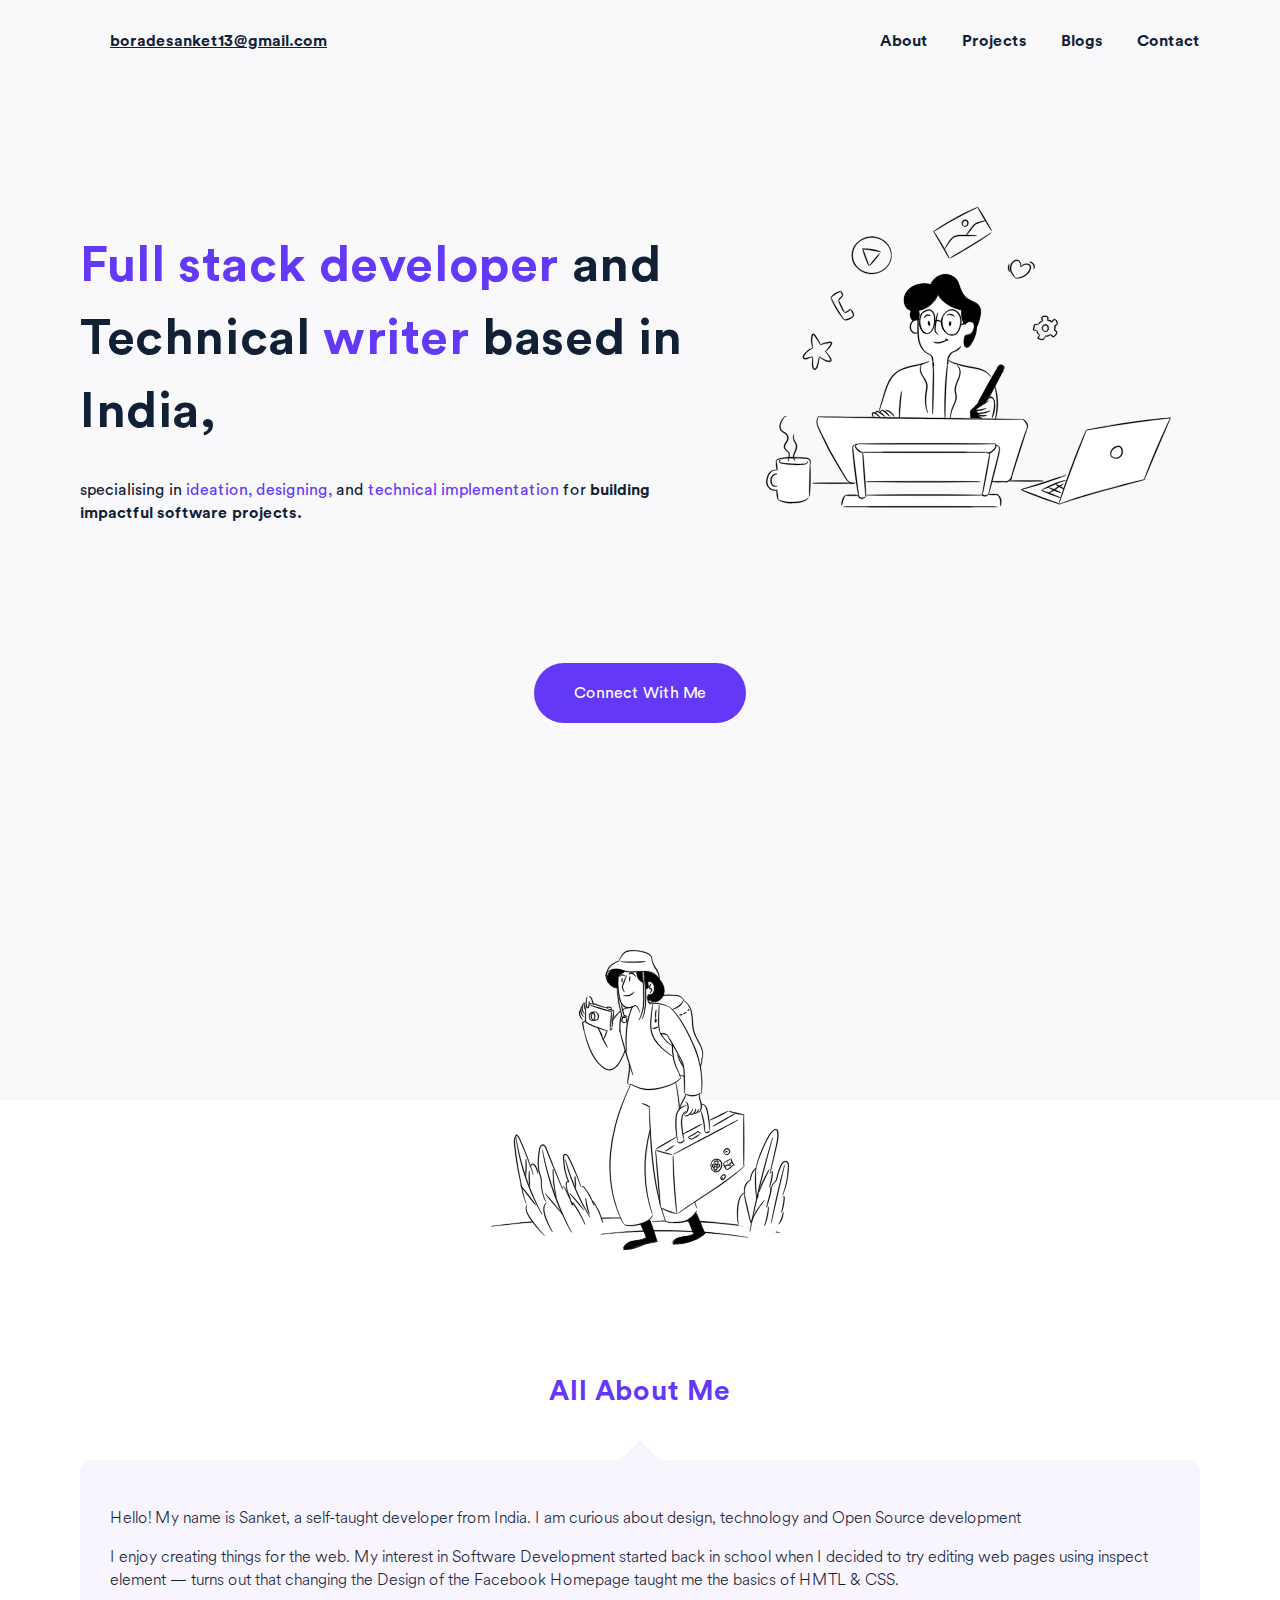
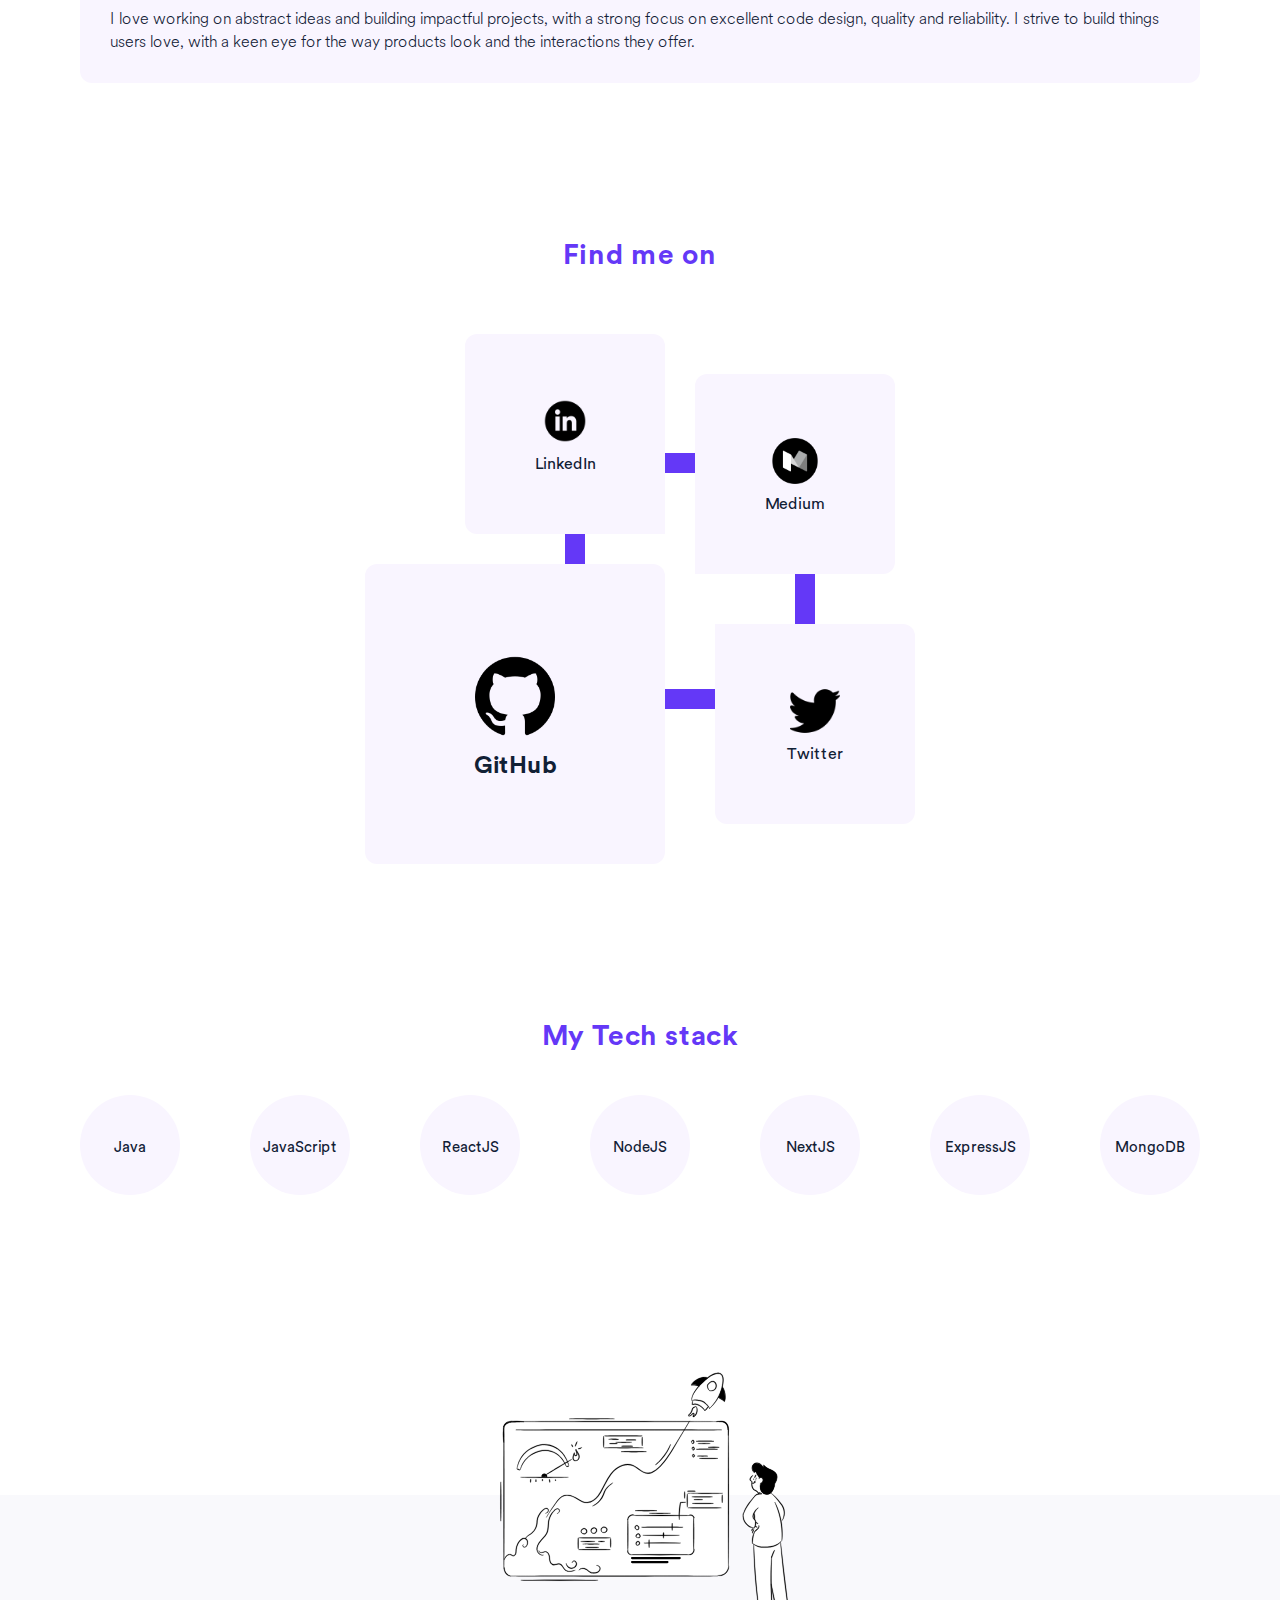
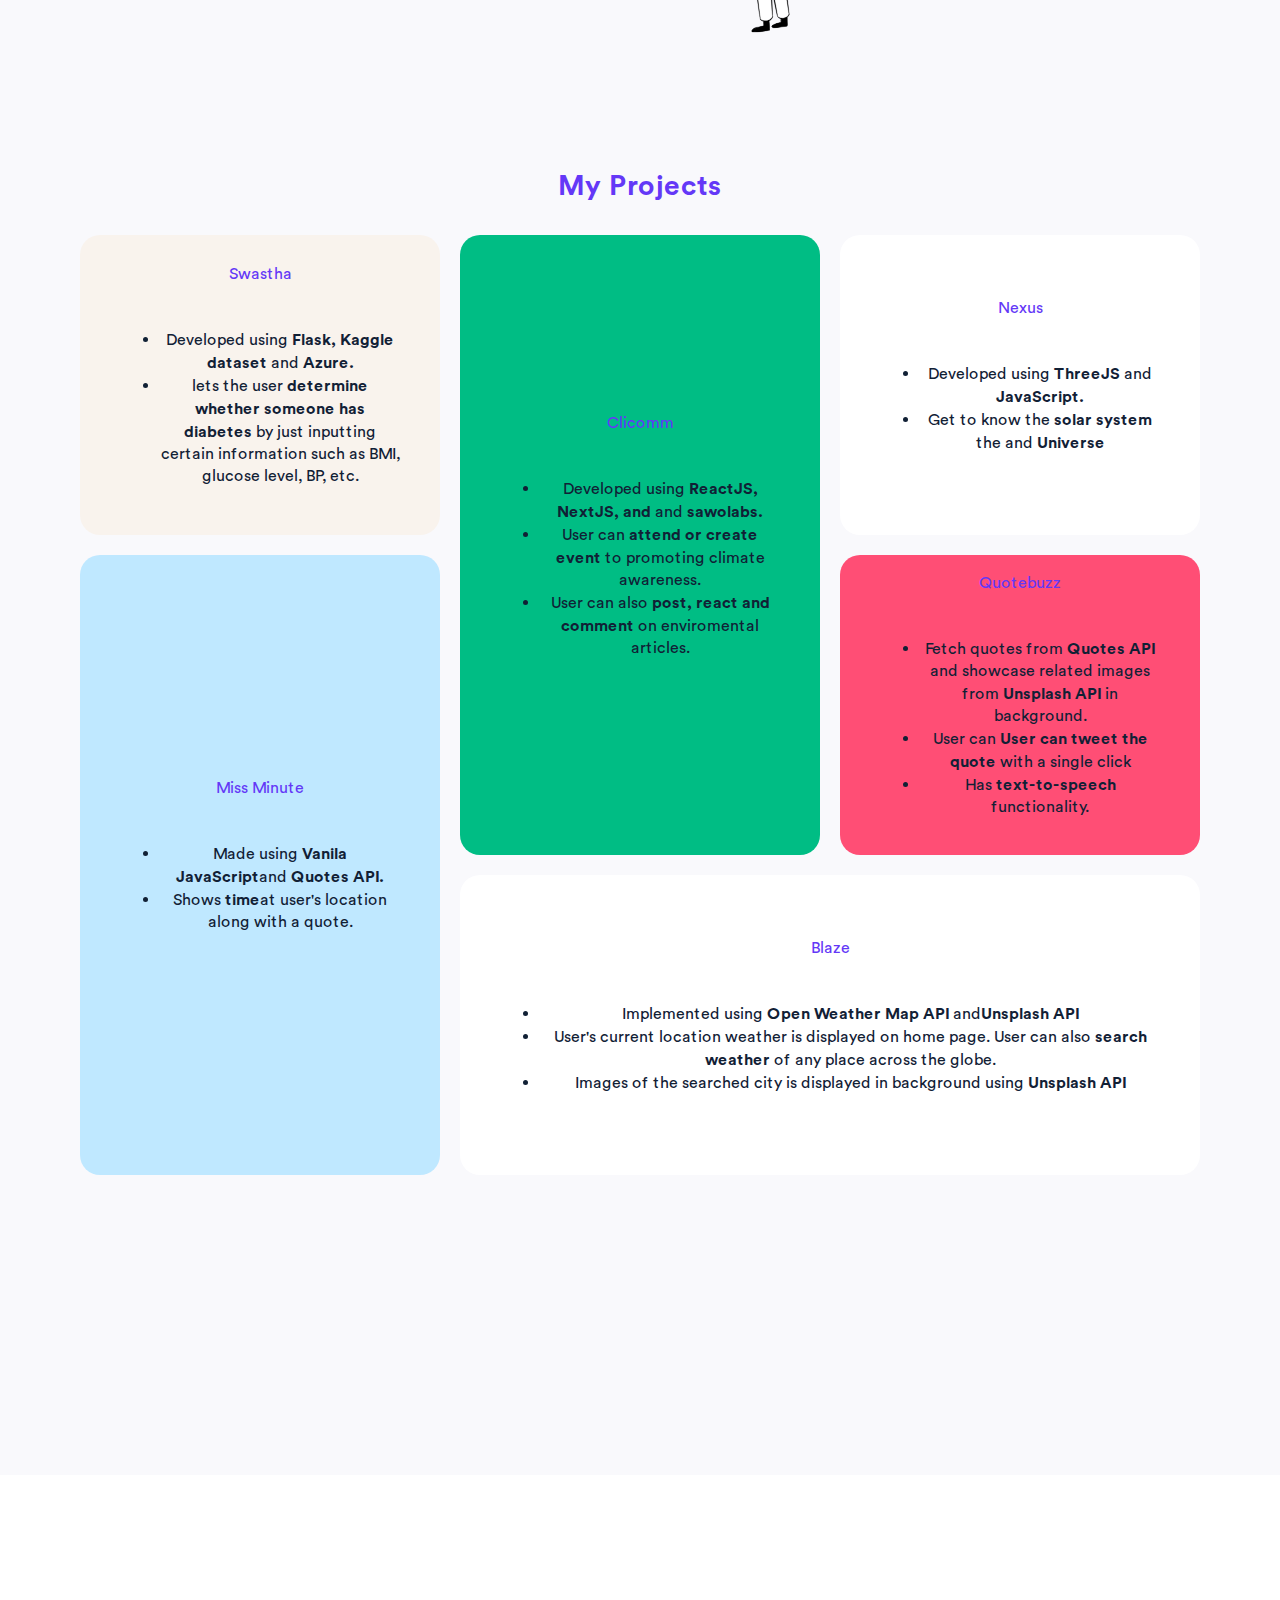
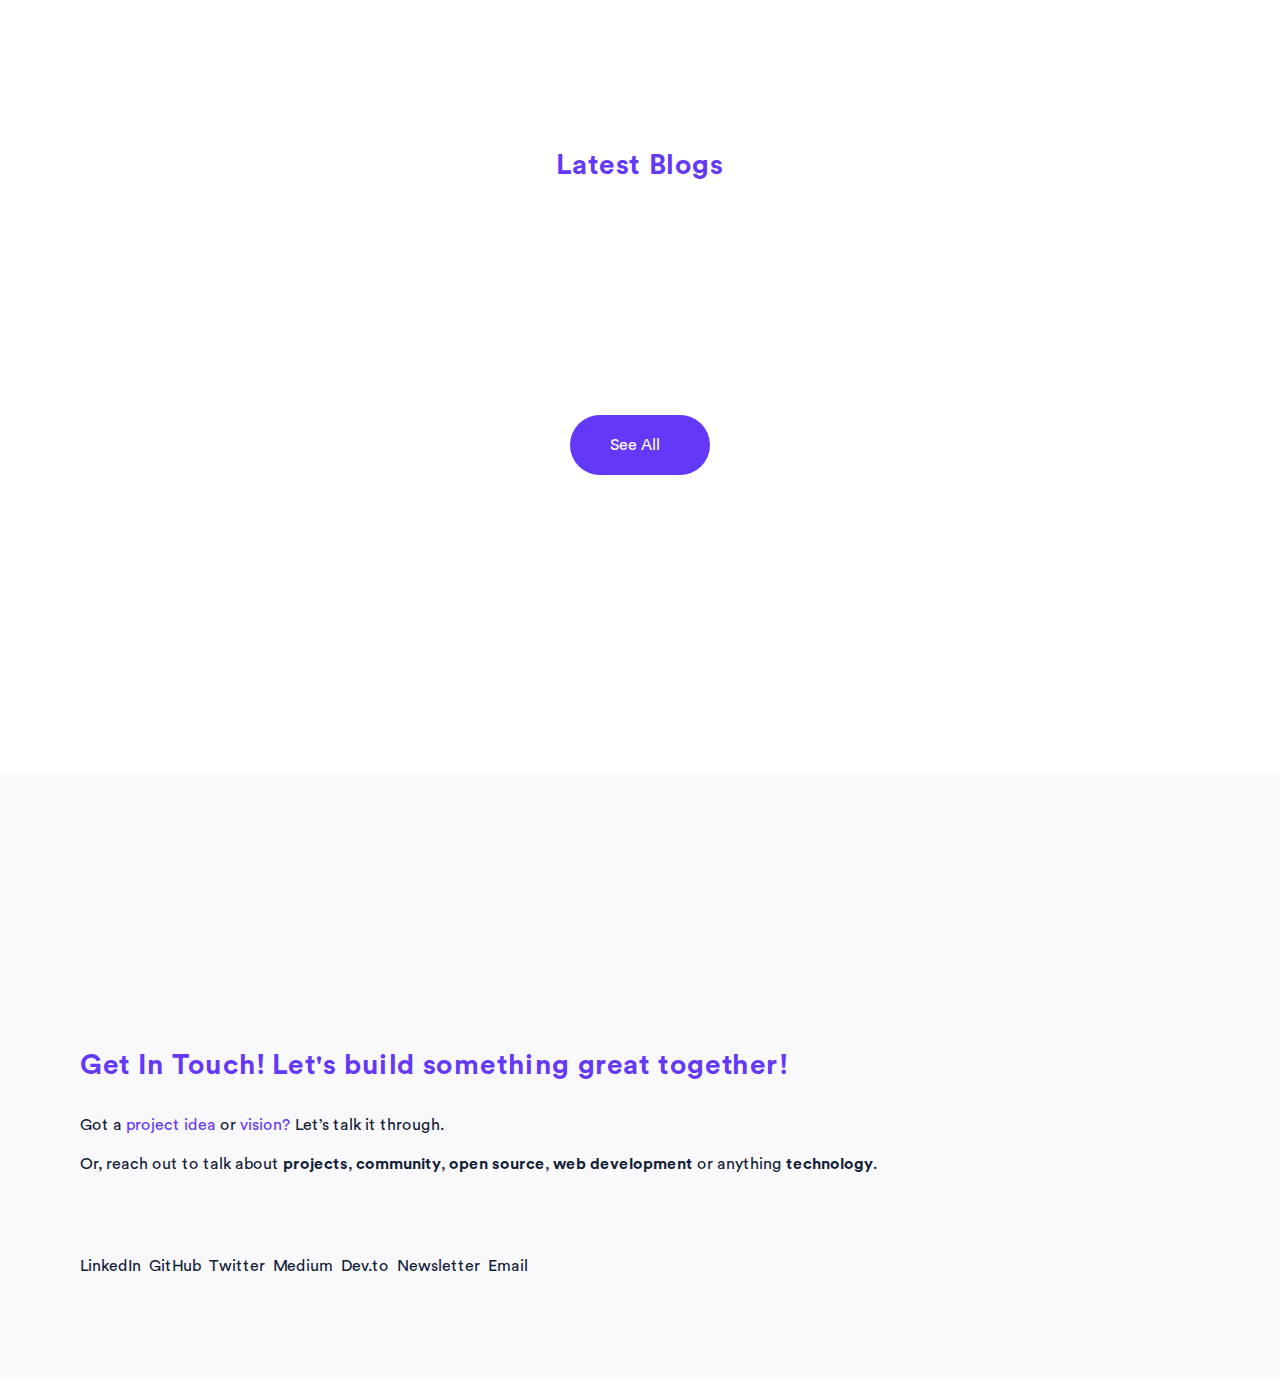
==== commit 8d5a2348: "Year end update" ====
--- a/index.html
+++ b/index.html
@@ -1,369 +1,390 @@
-<!DOCTYPE html>
+<!doctype html>
 <html lang="en">
+
 <head>
-  <meta charset="utf-8">
-  <title>Sanket's Portfolio</title>
-  <meta content="width=device-width, initial-scale=1.0" name="viewport">
-  <meta content="" name="keywords">
-  <meta content="" name="description">
-
-  <!-- Favicons -->
-  <link href="img/favicon.png" rel="icon">
-  <link href="img/apple-touch-icon.png" rel="apple-touch-icon">
-
-  <!-- Bootstrap CSS File -->
-  <link href="lib/bootstrap/css/bootstrap.min.css" rel="stylesheet">
-
-  <!-- Libraries CSS Files -->
-  <link href="lib/font-awesome/css/font-awesome.min.css" rel="stylesheet">
-  <link href="lib/animate/animate.min.css" rel="stylesheet">
-  <link href="lib/ionicons/css/ionicons.min.css" rel="stylesheet">
-  <link href="lib/owlcarousel/assets/owl.carousel.min.css" rel="stylesheet">
-  <link href="lib/lightbox/css/lightbox.min.css" rel="stylesheet">
-
-  <!-- Main Stylesheet File -->
-  <link href="css/style.css" rel="stylesheet">
-
-  <!-- =======================================================
-    Theme Name: DevFolio
-    Theme URL: https://bootstrapmade.com/devfolio-bootstrap-portfolio-html-template/
-    Author: BootstrapMade.com
-    License: https://bootstrapmade.com/license/
-  ======================================================= -->
+    <meta charset="utf-8">
+    <meta name="viewport" content="width=device-width, initial-scale=1.0">
+    <meta name="theme-color" content="rgb(0, 155, 255)">
+    <meta name="author" content="Sanket Borade">
+    <meta name="description" content="Technical Writer & Full Stack Developer">
+    <meta property="og:type" content="website">
+    <meta property="og:title" content="Sanket Borade">
+    <meta property="og:url" content="index.html">
+    <meta property="og:description" content="Technical Writer & Full Stack Developer">
+    <meta property="og:image" content="assets/images/profile-pic.html">
+    <meta name="twitter:card" content="summary">
+    <meta name="twitter:site" content="@boradesanket13">
+    <meta name="twitter:creator" content="@boradesanket13">
+    <title>Sanket Borade | Full Stack Developer</title>
+    <link rel="apple-touch-icon" sizes="512x512" href="favicon.png">
+    <link rel="icon" type="image/png" href="favicon.png">
+    <link rel="manifest" href="site.webmanifest">
+    <link rel="preconnect" href="https://fonts.gstatic.com/">
+    <link
+        href="https://fonts.googleapis.com/css2?family=IBM+Plex+Mono:wght@300&amp;family=Open+Sans:wght@400;600&amp;family=Reenie+Beanie&amp;display=swap"
+        rel="stylesheet">
+    <link rel="stylesheet" href="css/styles.min48b2.css?v=4.0">
+    <script rel=preconnect src="../kit.fontawesome.com/4046ed8542.js" crossorigin="anonymous"></script>
+    <script async src="https://www.googletagmanager.com/gtag/js?id=UA-162157673-1"></script>
+    <script>
+        window.dataLayer = window.dataLayer || [];
+
+        function gtag() {
+            dataLayer.push(arguments);
+        }
+
+        gtag('js', new Date());
+
+        gtag('config', 'UA-162157673-1');
+    </script>
 </head>
 
-<body id="page-top">
-
-  <!--/ Nav Star /-->
-  <nav class="navbar navbar-b navbar-trans navbar-expand-md fixed-top" id="mainNav">
-    <div class="container">
-      <a class="navbar-brand js-scroll" href="#page-top">Sanket's Portfolio</a>
-      <button class="navbar-toggler collapsed" type="button" data-toggle="collapse" data-target="#navbarDefault"
-        aria-controls="navbarDefault" aria-expanded="false" aria-label="Toggle navigation">
-        <span></span>
-        <span></span>
-        <span></span>
-      </button>
-      <div class="navbar-collapse collapse justify-content-end" id="navbarDefault">
-        <ul class="navbar-nav">
-          <li class="nav-item">
-            <a class="nav-link js-scroll active" href="#home">Home</a>
-          </li>
-          <li class="nav-item">
-            <a class="nav-link js-scroll" href="#about">About</a>
-          </li>
-          <li class="nav-item">
-            <a class="nav-link js-scroll" href="#service">Projects</a>
-          </li>
-          <li class="nav-item">
-            <a class="nav-link js-scroll" href="#work">Skills</a>
-          </li>
-          <li class="nav-item">
-            <a class="nav-link js-scroll" href="#blog">Blog</a>
-          </li>
-          <li class="nav-item">
-            <a class="nav-link js-scroll" href="#contact">Contact</a>
-          </li>
-        </ul>
-      </div>
-    </div>
-  </nav>
-  <!--/ Nav End /-->
-
-  <!--/ Intro Skew Star /-->
-  <div id="home" class="intro route bg-image" style="background-image: url(img/nameBackground.jpg)">
-    <div class="overlay-itro"></div>
-    <div class="intro-content display-table">
-      <div class="table-cell">
-        <div class="container">
-          <!--<p class="display-6 color-d">Hello, world!</p>-->
-          <h1 class="intro-title mb-4">I am Sanket Borade</h1>
-          <p class="intro-subtitle"><span class="text-slider-items">Computer Science Student,Competative Programmer,Content Writer,Open Source Enthusiast</span><strong class="text-slider"></strong></p>
-          <!-- <p class="pt-3"><a class="btn btn-primary btn js-scroll px-4" href="#about" role="button">Learn More</a></p> -->
-        </div>
-      </div>
-    </div>
-  </div>
-  <!--/ Intro Skew End /-->
-
-  <section id="about" class="about-mf sect-pt4 route">
-    <div class="container">
-      <div class="row">
-        <div class="col-sm-12">
-          <div class="box-shadow-full">
-            <div class="row">
-              <div class="col-md-6">
-                <div class="row">
-                  <div class="col-sm-6 col-md-5">
-                    <div class="about-img">
-                      <img src="img/1628962352020w3.jpg" class="img-fluid rounded b-shadow-a" alt="">
-                    </div>
-                  </div>
-                  <div class="col-sm-6 col-md-7">
-                    <div class="about-info">
-                      <p><span class="title-s">Name: </span> <span>Sanket Borade</span></p>
-                      <p><span class="title-s">Profile: </span> <span>Computer Science Student</span></p>
-                      <p><span class="title-s">Email: </span> <span>boradesanket13@gmail.com</span></p>
-                    </div>
-                  </div>
+<body>
+    <div class="header">
+        <div class="header__inner">
+            <button class="header__dark-mode-btn blank-button" aria-label="Toggle dark mode" title="Toggle dark mode"
+                onclick="toggleDarkMode()">
+                <i class="fas fa-adjust"></i></button>
+            <a href="mailto:boradesanket13@gmail.com">boradesanket13@gmail.com</a>
+            <div class="header__right">
+                <button class="blank-button link-button" onclick="scrollToSection('about')">About</button>
+                <button class="blank-button link-button" onclick="scrollToSection('projects')">Projects</button>
+                <button class="blank-button link-button" onclick="scrollToSection('blog')">Blogs</button>
+                <button class="blank-button link-button"
+                    onclick="window.scrollTo({ top: document.body.scrollHeight, behavior: 'smooth' })">Contact</button>
+            </div>
+        </div>
+    </div>
+
+    <div class="landing">
+        <div class="landing__body">
+            <div class="landing__body__text">
+                <h1 class="landing__body__hero"><span class="highlight">Full stack developer</span> and Technical <span
+                        class="highlight">writer</span> based in India,</h1>
+                <p>specialising in <span class="highlight">ideation, designing,</span> and <span class="highlight">technical implementation</span> for
+                <strong>building impactful software projects.</strong></span></p>
+            </div>
+            <img class="svg" alt="developer-img" src="assets/images/dev3661.svg?v=2.0" />
+        </div>
+        <div class="landing__connect">
+            <img id="shine" class="hidden" loading="lazy" class="svg" alt="shine"
+                src="assets/images/shinec619.svg?v=1.0" />
+            <button class="button" onmouseover="document.querySelector('#shine').classList.remove('hidden')"
+                onmouseout="document.querySelector('#shine').classList.add('hidden')"
+                onclick="window.scrollTo({ top: document.body.scrollHeight, behavior: 'smooth' })">
+                Connect With Me
+
+
+            </button>
+        </div>
+    </div>
+
+
+    <div class="about section" data-anchor="about">
+        <img id="header-trigger" loading="lazy" class="svg" alt="developer-img"
+            src="assets/images/travelingc619.svg?v=1.0" />
+        <div>
+            <h1 class="title">All About Me <i class="fas fa-user"></i></h1>
+            <div class="about__about-me">
+                <span class="about__about-me__triangle"></span>
+                <p>Hello! My name is Sanket, a self-taught developer from India.
+                    I am curious about design, technology and Open Source development</p>
+
+                <p>I enjoy creating things for the web. My interest in Software Development started back in school when
+                    I decided to try editing web pages using inspect element — turns out that changing the Design of the
+                    Facebook Homepage taught me the basics of HMTL & CSS.</p>
+
+                <p>I love working on abstract ideas and building impactful projects, with a strong focus on excellent
+                    code design, quality and reliability. I strive to build things users love, with a keen eye for the
+                    way products look and the interactions they offer.</p>
+            </div>
+            <h1 class="title">Find me on <i class="fas fa-globe-americas"></i></h1>
+            <div class="about__where-ive-been">
+                <div class="about__where-ive-been__left-col">
+                    <div class="about__where-ive-been__connector"></div>
+                    <div class="about__where-ive-been__connector"></div>
+                    <a class="about__where-ive-been__square" href="https://www.linkedin.com/in/boradesanket13/"
+                        target="_blank">
+                        <img loading="lazy" class="svg" alt="developer-img" src="assets/images/logos/linkedin.png" />
+                        LinkedIn
+                    </a>
+                    <a class="about__where-ive-been__square about__where-ive-been__square--large" href=""
+                        target="_blank">
+                        <img loading="lazy" class="svg" alt="developer-img" src="assets/images/logos/github.png" />
+                        GitHub
+                    </a>
                 </div>
-                <div class="skill-mf">
-                  <p class="title-s">Skill</p>
-                  <span>C++</span> <span class="pull-right">70%</span>
-                  <div class="progress">
-                    <div class="progress-bar" role="progressbar" style="width: 70%;" aria-valuenow="70" aria-valuemin="0"
-                      aria-valuemax="100"></div>
-                  </div>
-                  <span>Python</span> <span class="pull-right">60%</span>
-                  <div class="progress">
-                    <div class="progress-bar" role="progressbar" style="width: 60%" aria-valuenow="60" aria-valuemin="0"
-                      aria-valuemax="100"></div>
-                  </div>
-                  <span>Data Sturctures and Algorithms</span> <span class="pull-right">30%</span>
-                  <div class="progress">
-                    <div class="progress-bar" role="progressbar" style="width: 30%" aria-valuenow="30" aria-valuemin="0"
-                      aria-valuemax="100"></div>
-                  </div>
-                  <span>Content Writing</span> <span class="pull-right">80%</span>
-                  <div class="progress">
-                    <div class="progress-bar" role="progressbar" style="width: 80%" aria-valuenow="80" aria-valuemin="0"
-                      aria-valuemax="100"></div>
-                  </div>
+                <div class="about__where-ive-been__right-col">
+                    <div class="about__where-ive-been__connector"></div>
+                    <div class="about__where-ive-been__connector"></div>
+                    <a class="about__where-ive-been__square" href="https://www.bt.com/" target="_blank">
+                        <img loading="lazy" class="svg" alt="developer-img" src="assets/images/logos/medium.png" />
+                        Medium
+                    </a>
+                    <a class="about__where-ive-been__square" href="https://www.girlscript.tech/" target="_blank">
+                        <img loading="lazy" class="svg" alt="developer-img" src="assets/images/logos/twitter.png" />
+                        Twitter
+                    </a>
                 </div>
-              </div>
-              <div class="col-md-6">
-                <div class="about-me pt-4 pt-md-0">
-                  <div class="title-box-2">
-                    <h5 class="title-left">
-                      About me
-                    </h5>
-                  </div>
-                  <p class="lead">
-                    Competitive Programming and Web Development Enthusiast.
-                  </p>
-                  <p class="lead">
-                    Freshman year B.Tech.Computer science student in GES-COENGG ,Nashik.
-                  </p>
-                  <p class="lead">
-                    My objective is to be a part of organization where I can grow in terms of knowledge, attitude and skills .
-                    Given a chance to work with you , I assure you of my level best work.
-                  </p>
+            </div>
+            <div class="about__interests">
+                <h1 class="title">My Tech stack <i class="fas fa-heart"></i></h1>
+                <div class="about__interests__grid">
+                    <div class="about__interests__grid__interest">
+                        <p>Java</p>
+                        <i class="fas fa-dumbbell"></i>
+                    </div>
+                    <div class="about__interests__grid__interest">
+                        <p>JavaScript</p>
+                        <i class="fas fa-running"></i>
+                    </div>
+                    <div class="about__interests__grid__interest">
+                        <p>ReactJS</p>
+                        <i class="fas fa-hand-paper"></i>
+                    </div>
+                    <div class="about__interests__grid__interest">
+                        <p>NodeJS</p>
+                        <i class="fas fa-record-vinyl"></i>
+                    </div>
+                    <div class="about__interests__grid__interest">
+                        <p>NextJS</p>
+                        <i class="fas fa-chalkboard-teacher"></i>
+                    </div>
+                    <div class="about__interests__grid__interest">
+                        <p>ExpressJS</p>
+                        <i class="fas fa-pizza-slice"></i>
+                    </div>
+                    <div class="about__interests__grid__interest">
+                        <p>MongoDB</p>
+                        <i class="fas fa-book"></i>
+                    </div>
                 </div>
-              </div>
-            </div>
-          </div>
-        </div>
-      </div>
-    </div>
-  </section>
-
-  <!--/ Section Services Star /-->
-  <section id="service" class="services-mf route">
-    <div class="container">
-      <div class="row">
-        <div class="col-sm-12">
-          <div class="title-box text-center">
-            <h3 class="title-a">
-              Projects
-            </h3>
-            <p class="subtitle-a">
-              .
-            </p>
-            <div class="line-mf"></div>
-          </div>
-        </div>
-      </div>
-      <div class="row">
-        <div class="col-md-4">
-          <div class="service-box">
-            <div class="service-ico">
-              <span class="ico-circle"><i class="ion-monitor"></i></span>
-            </div>
-            <div class="service-content">
-              <h2 class="s-title">Telegram Chatbot using Python</h2>
-              <p class="s-description text-center">
-                Telegram chatbot was created using python for ease in the operation for members of a technology related student telegram channel.
-              </p>
-            </div>
-          </div>
-        </div>
-        <div class="col-md-4">
-          <div class="service-box">
-            <div class="service-ico">
-              <span class="ico-circle"><i class="ion-code-working"></i></span>
-            </div>
-            <div class="service-content">
-              <h2 class="s-title">Web Development</h2>
-              <p class="s-description text-center">
-                Created a portfolio website Using CSS and HTML.
-              </p>
-            </div>
-          </div>
-        </div>
-    </div>
-  </section>
-  <!--/ Section Services End /-->
-
-  <div class="section-counter paralax-mf bg-image" style="background-image: url(img/belowProject.jpg)">
-    <div class="overlay-mf"></div>
-    <div class="container">
-      <div class="row">
-        <div class="col-sm-3 col-lg-3">
-          <div class="counter-box">
-            <div class="counter-ico">
-              <span class="ico-circle"><i class="ion-checkmark-round"></i></span>
-            </div>
-            <div class="counter-num">
-              <p class="counter">5</p>
-              <span class="counter-text">Star in C++ HackerRank</span>
-            </div>
-          </div>
-        </div>
-        <div class="col-sm-3 col-lg-3">
-          <div class="counter-box pt-4 pt-md-0">
-            <div class="counter-ico">
-              <span class="ico-circle"><i class="ion-ios-calendar-outline"></i></span>
-            </div>
-            <div class="counter-num">
-              <p class="counter">2</p>
-              <span class="counter-text">Star in 30 days of code</span>
-            </div>
-          </div>
-        </div>
-        <div class="col-sm-3 col-lg-3">
-          <div class="counter-box pt-4 pt-md-0">
-            <div class="counter-ico">
-              <span class="ico-circle"><i class="ion-ribbon-a"></i></span>
-            </div>
-            <div class="counter-num">
-              <p class="counter">3</p>
-              <span class="counter-text">Star in Python HackerRank</span>
-            </div>
-          </div>
-        </div>
-        <div class="col-sm-3 col-lg-3">
-          <div class="counter-box pt-4 pt-md-0">
-            <div class="counter-ico">
-              <span class="ico-circle"><i class="ion-ribbon-a"></i></span>
-            </div>
-            <div class="counter-num">
-              <p class="counter">2</p>
-              <span class="counter-text">Stars in Problem Solving</span>
-            </div>
-          </div>
-        </div>
-      </div>
-    </div>
-  </div>
-
-  <!--/ Section Portfolio/skills Star /-->
-  <section id="work" class="portfolio-mf sect-pt4 route">
-    <div class="container">
-      <div class="row">
-        <div class="col-sm-12">
-          <div class="title-box text-center">
-            <h3 class="title-a">
-              Skills
-            </h3>
-            <p class="subtitle-a">
-              C, C++, Python, Basic Data Structures and Algorithm in C++, Git and GitHub, html, CSS, JavaScript
-            </p>
-            <div class="line-mf"></div>
-          </div>
-        </div>
-      </div>  
-      </div>
-    </div>
-  </section>
-
-  
-
-  <!--/ Section Contact-Footer Star /-->
-  <section class="paralax-mf footer-paralax bg-image sect-mt4 route" style="background-image: url(img/overlay-bg.jpg)">
-    <div class="overlay-mf"></div>
-    <div class="container">
-      <div class="row">
-        <div class="col-sm-12">
-          <div class="contact-mf">
-            <div id="contact" class="box-shadow-full">
-              <div class="row">
-                <div class="col-md-6">
-                  <div class="title-box-2">
-                    <h5 class="title-left">
-                      
-                </div>
-                <div class="col-md-6">
-                  <div class="title-box-2 pt-4 pt-md-0">
-                    <h5 class="title-left">
-                      Get in Touch
-                    </h5>
-                  </div>
-                  <div class="more-info">
-                    <p class="lead">
-                      Feel free to connect.
-                    </p>
-                    <ul class="list-ico">
-                      <li><span class="ion-ios-location"></span> Nashik, Maharashtra, India</li>
-                      <li><span class="ion-email"></span>boradesanket13@gmail.com</li>
-                    </ul>
-                  </div>
-                  <div class="socials">
-                    <ul>
-                      <li><a href="https://www.linkedin.com/in/boradesanket13/"><span class="ico-circle"><i class="ion-social-linkedin"></i></span></a></li>
-                      <li><a href="https://github.com/Sanket1308"><span class="ico-circle"><i class="ion-social-github"></i></span></a></li>
-                      <li><a href="https://twitter.com/boradesanket13"><span class="ico-circle"><i class="ion-social-twitter"></i></span></a></li>
-
-                    </ul>
-                  </div>
-                </div>
-              </div>
-            </div>
-          </div>
-        </div>
-      </div>
-    </div>
-    <footer>
-      <div class="container">
-        <div class="row">
-          <div class="col-sm-12">
-            <div class="copyright-box">
-              <p class="copyright">&copy; Copyright <strong>Sanket</strong>. All Rights Reserved</p>
-              <div class="credits">
+            </div>
+        </div>
+    </div>
+
+    <div class="projects section" data-anchor="projects">
+        <img loading="lazy" class="svg" alt="developer-img" src="assets/images/website-optimisationc619.svg?v=1.0" />
+        <h1 class="title">My Projects <i class="fas fa-globe-americas"></i></h1>
+        <div class="projects__grid">
+
+            <a class="projects__grid__item projects__grid__item--estimaate"
+                href="https://diabetes-predictor.azurewebsites.net/" target="_blank">
+                <!--<img loading="lazy" class="svg" alt="developer-img" src="assets/images/logos/"/>-->
+                <p><span class="highlight">Swastha</span></p>
+                <p>
+                    <ul>
+                        <li>Developed using <strong>Flask, Kaggle dataset </strong>and<strong> Azure.</strong> </li>
+                        <li>lets the user <strong>determine whether someone has diabetes</strong> by just inputting
+                            certain information such as BMI, glucose level, BP, etc.</li>
+                    </ul>
+                </p>
+            </a>
+
+
+
+            <a class="projects__grid__item projects__grid__item--mixmello" href="https://clicomm.vercel.app/"
+                target="_blank">
+                <!--<img loading="lazy" class="svg" alt="developer-img" src="assets/images/logos/"/>-->
+                <p><span class="highlight">Clicomm</span></p>
+                <p>
+                    <ul>
+                        <li>Developed using <strong>ReactJS, NextJS, and </strong>and<strong> sawolabs.</strong> </li>
+                        <li>User can <strong>attend or create event</strong> to promoting climate awareness. </li>
+                        <li>User can also <strong>post, react and comment </strong> on enviromental articles. </li>
+                    </ul>
+                </p>
+            </a>
+
+
+
+
+
+            <a class="projects__grid__item projects__grid__item--svgsplash" href="https://nexus-six.vercel.app/"
+                target="_blank">
+                <!--<img loading="lazy" class="svg" alt="developer-img" src="assets/images/logos/"/>-->
+                <p><span class="highlight">Nexus</span></p>
+                <p>
+                    <ul>
+                        <li>Developed using <strong>ThreeJS </strong>and<strong> JavaScript.</strong> </li>
+                        <li>Get to know the<strong> solar system </strong> the and <strong>Universe</strong></li>
+                    </ul>
+                </p>
+            </a>
+
+
+
+
+            <a class="projects__grid__item projects__grid__item--nmt" href="https://analog-clock-rouge.vercel.app/"
+                target="_blank">
+                <!--<img loading="lazy" class="svg" alt="developer-img" src="assets/images/logos/"/>-->
+                <p><span class="highlight">Miss Minute</span></p>
+                <p>
+                    <ul>
+                        <li>Made using <strong>Vanila JavaScript</strong>and<strong> Quotes API.</strong> </li>
+                        <li>Shows <strong>time</strong>at user's location along with a quote. </li>
+                    </ul>
+                </p>
+            </a>
+
+
+
+            <a class="projects__grid__item projects__grid__item--ssc" href="https://quotebuzz.vercel.app/"
+                target="_blank">
+                <!--<img loading="lazy" class="svg" alt="developer-img" src="assets/images/logos/"/>-->
+                <p><span class="highlight">Quotebuzz</span></p>
+                <p>
+                    <ul>
+                        <li>Fetch quotes from <strong>Quotes API </strong>and showcase related images from<strong>
+                                Unsplash API </strong>in background. </li>
+                        <li>User can <strong>User can tweet the quote </strong> with a single click </li>
+                        <li>Has <strong>text-to-speech</strong> functionality.</li>
+                    </ul>
+                </p>
+            </a>
+
+
+            <a class="projects__grid__item projects__grid__item--rcc" href="https://blaze-silk.vercel.app/"
+                target="_blank">
                 <!--
-                  All the links in the footer should remain intact.
-                  You can delete the links only if you purchased the pro version.
-                  Licensing information: https://bootstrapmade.com/license/
-                  Purchase the pro version with working PHP/AJAX contact form: https://bootstrapmade.com/buy/?theme=DevFolio
+                <picture class="">
+                    <source srcset="assets/images/logos/rcc-logo.webp" type="image/webp">
+                    <source srcset="assets/images/logos/rcc-logo.png" type="image/png">
+                    <img loading="lazy" alt="rcc-logo-screen" src="assets/images/logos/"/>
+                </picture>
                 -->
-               
-              </div>
-            </div>
-          </div>
-        </div>
-      </div>
-    </footer>
-  </section>
-  <!--/ Section Contact-footer End /-->
-
-  <a href="#" class="back-to-top"><i class="fa fa-chevron-up"></i></a>
-  <div id="preloader"></div>
-
-  <!-- JavaScript Libraries -->
-  <script src="lib/jquery/jquery.min.js"></script>
-  <script src="lib/jquery/jquery-migrate.min.js"></script>
-  <script src="lib/popper/popper.min.js"></script>
-  <script src="lib/bootstrap/js/bootstrap.min.js"></script>
-  <script src="lib/easing/easing.min.js"></script>
-  <script src="lib/counterup/jquery.waypoints.min.js"></script>
-  <script src="lib/counterup/jquery.counterup.js"></script>
-  <script src="lib/owlcarousel/owl.carousel.min.js"></script>
-  <script src="lib/lightbox/js/lightbox.min.js"></script>
-  <script src="lib/typed/typed.min.js"></script>
-  <!-- Contact Form JavaScript File -->
-  <script src="contactform/contactform.js"></script>
-
-  <!-- Template Main Javascript File -->
-  <script src="js/main.js"></script>
-
+                <p><span class="highlight">Blaze</span></p>
+                <p>
+                    <ul>
+                        <li>Implemented using <strong>Open Weather Map API </strong>and<strong>Unsplash API</strong>
+                        </li>
+                        <li>User's current location weather is displayed on home page. User can also <strong>search
+                                weather </strong> of any place across the globe.</li>
+                        <li>Images of the searched city is displayed in background using <strong> Unsplash API </strong>
+                        </li>
+                    </ul>
+
+                </p>
+            </a>
+
+
+
+        </div>
+    </div>
+
+    <div class="blog section" data-anchor="blog">
+        <img loading="lazy" class="svg" alt="developer-img" src="assets/images/solving-problemc619.svg?v=1.0" />
+        <h1 class="title">Latest Blogs <i class="fab fa-dev"></i></h1>
+        <div class="blog__content"></div>
+        <a class="blog__see-all-link" href="https://dev.to/boradesanket13" rel="noreferrer" target="_blank">
+            <button class="button">See All<i class="fas fa-external-link-alt"></i></button>
+        </a>
+    </div>
+
+    <div class="contact section" data-anchor="contact">
+        <img loading="lazy" class="svg" alt="developer-img" src="assets/images/connect3661.svg?v=2.0" />
+        <div class="contact__body">
+            <h1 class="title">Get In Touch! Let's build something great together!<i class="fas fa-comments"></i></h1>
+            <p class="">Got a <span class="highlight">project idea</span> or <span class="highlight">vision?</span> 
+                 Let’s talk it through.</p>
+            <p>Or, reach out to talk about <strong>projects</strong>, <strong>community</strong>,
+                <strong>open source</strong>, <strong>web development</strong> or anything
+                <strong>technology</strong>.</p>
+            <div class="contact__body__social">
+                       
+
+                <a style="text-decoration:none" href="https://www.linkedin.com/in/boradesanket13/">LinkedIn &nbsp;</a>
+
+                <a style="text-decoration:none" href="https://github.com/boradesanket13">GitHub &nbsp;</a>
+
+                <a style="text-decoration:none" href="https://twitter.com/boradesanket13">Twitter &nbsp;</a> 
+
+                <a style="text-decoration:none" href="https://www.linkedin.com/in/boradesanket13/">Medium &nbsp;</a>
+
+                <a style="text-decoration:none" href="https://dev.to/boradesanket13/">Dev.to &nbsp;</a>
+
+                <a style="text-decoration:none" href="https://www.getrevue.co/profile/boradesanket13">Newsletter &nbsp;</a>
+
+                <a style="text-decoration:none" href="mailto:boradesanket13@gmail.com">Email </a>
+            </div>
+        </div>
+    </div>
+    
+
+
+    <script>
+        let isScrollingUp;
+
+        new IntersectionObserver(
+            ([entry]) => {
+                if (entry.isIntersecting) {
+                    if (isScrollingUp) {
+                        document.querySelector('.header').classList.remove('header--minimised');
+                    } else {
+                        document.querySelector('.header').classList.add('header--minimised');
+                    }
+                }
+
+                isScrollingUp = entry.boundingClientRect.y < entry.rootBounds.y;
+            },
+            { root: null, rootMargin: '-100px', threshold: 1 }
+        ).observe(document.querySelector('#header-trigger'));
+    </script>
+
+    <script>
+        window.onbeforeunload = () => { window.scrollTo(0, 0); };
+
+        /** Handle dark mode, both from manual toggle and system preference **/
+
+        const sysDarkMode = window.matchMedia('(prefers-color-scheme: dark)').matches;
+
+        if (sysDarkMode) {
+            toggleDarkMode();
+        }
+
+        window.matchMedia('(prefers-color-scheme: dark)').addEventListener('change', (
+            () => toggleDarkMode({ sysChange: true })
+        ));
+
+        function toggleDarkMode({ sysChange } = {}) {
+            const body = document.querySelector('body');
+            const toggleButton = document.querySelector('.header__dark-mode-btn');
+            const isDarkMode = body.classList.contains('dark-mode');
+            const sysDarkMode = window.matchMedia('(prefers-color-scheme: dark)').matches;
+
+            if (sysChange && isDarkMode === sysDarkMode) {
+                return;
+            }
+
+            if (!isDarkMode) {
+                new Audio('assets/audio/switch-off.mp3').play();
+                body.classList.add('dark-mode');
+                toggleButton.classList.add('header__dark-mode-btn--reverse');
+            } else {
+                new Audio('assets/audio/switch-on.mp3').play();
+                body.classList.remove('dark-mode');
+                toggleButton.classList.remove('header__dark-mode-btn--reverse');
+            }
+        }
+
+        function scrollToSection(sectionAnchor) {
+            document.querySelector(`[data-anchor='${sectionAnchor}']`).scrollIntoView({ behavior: 'smooth' });
+        }
+    </script>
+    <script>
+        (async () => {
+            const blogPosts = await (await fetch('https://dev.to/api/articles?username=boradesanket13')).json();
+
+            blogPosts.slice(0, 5).forEach(post => {
+                const div = document.createElement('div');
+                const element = (`<a class="blog__post" target="_blank" rel="noreferrer" href="${post.url}"><div class="blog__post__content"><h3>${post.title}</h3><div class="blog__post__details"><div class="blog__post__love">${post.public_reactions_count}<i class="fas fa-heart"></i></div><div class="blog__post__content__tags">${post.tag_list.map(tag => `<span>#${tag}</span>`).join('')}</div></div></div><img src="${post.social_image}" /></a>`);
+
+                div.innerHTML = element;
+
+                document.querySelector('.blog__content').appendChild(div.firstChild);
+            });
+        })()
+    </script>
 </body>
-</html>
+
+</html>--- a/css/styles.min48b2.css
+++ b/css/styles.min48b2.css
@@ -0,0 +1,965 @@
+@keyframes shine-small {
+    0% {
+        transform: translateY(-75px) scaleX(1)
+    }
+
+    50% {
+        transform: translateY(-75px) scaleX(-1)
+    }
+}
+
+@keyframes shine {
+    0% {
+        transform: translateY(-110px) scaleX(1)
+    }
+
+    50% {
+        transform: translateY(-110px) scaleX(-1)
+    }
+}
+
+:root {
+    --primary: #6438F7;
+    --primary-light: #885DFF;
+    --secondary: #F9F5FF;
+    --text-color: #112035;
+    --background-color: #F9F9FC;
+    --background-alt-color: #FFF;
+    --background-top-color: var(--background-color);
+    --btn-color: var(--primary);
+    --icon-color: var(--primary);
+    --icon-hover-color: var(--text-color)
+}
+
+.dark-mode {
+    --primary: #8561ff;
+    --primary-light: #9774f6;
+    --secondary: #3A2E49;
+    --text-color: #9f9f9f;
+    --background-color: #121212;
+    --background-alt-color: #1D1D1D;
+    --background-top-color: #2D3848;
+    --btn-color: var(--background-alt-color);
+    --icon-color: #E3E3E3;
+    --icon-hover-color: var(--text-color)
+}
+
+.dark-mode .svg,
+.dark-mode img {
+    filter: grayscale(1) invert(.8)
+}
+
+.dark-mode .projects__grid__item {
+    background: var(--background-top-color)
+}
+
+.highlight,
+.title>i {
+    color: var(--primary)
+}
+
+.hidden {
+    display: none
+}
+
+.blank-button {
+    background: 0 0;
+    border: 0;
+    padding: 0
+}
+
+.link-button {
+    cursor: pointer
+}
+
+.link-button:hover- {
+    text-decoration: underline
+}
+
+.fab,
+.far,
+.fas,
+.link-button,
+a {
+    color: var(--text-color)
+}
+
+a:focus,
+a:hover {
+    color: var(--text-color)
+}
+
+.button,
+p {
+    font-size: 16px
+}
+
+p {
+    font-weight: 300
+}
+
+h1,
+h2,
+h3 {
+    letter-spacing: .6px
+}
+
+div,
+h1,
+h2,
+h3,
+p,
+span {
+    color: var(--text-color)
+}
+
+@font-face {
+    font-family: "Circular Std";
+    src: url([data-uri]) format("woff2"), url([data-uri]) format("woff");
+    font-weight: 300;
+    font-style: normal;
+    font-display: swap
+}
+
+@font-face {
+    font-family: "Circular Std";
+    src: url([data-uri]) format("woff2"), url([data-uri]) format("woff");
+    font-weight: 400;
+    font-style: normal;
+    font-display: swap
+}
+
+@font-face {
+    font-family: "Circular Std";
+    src: url([data-uri]) format("woff2"), url([data-uri]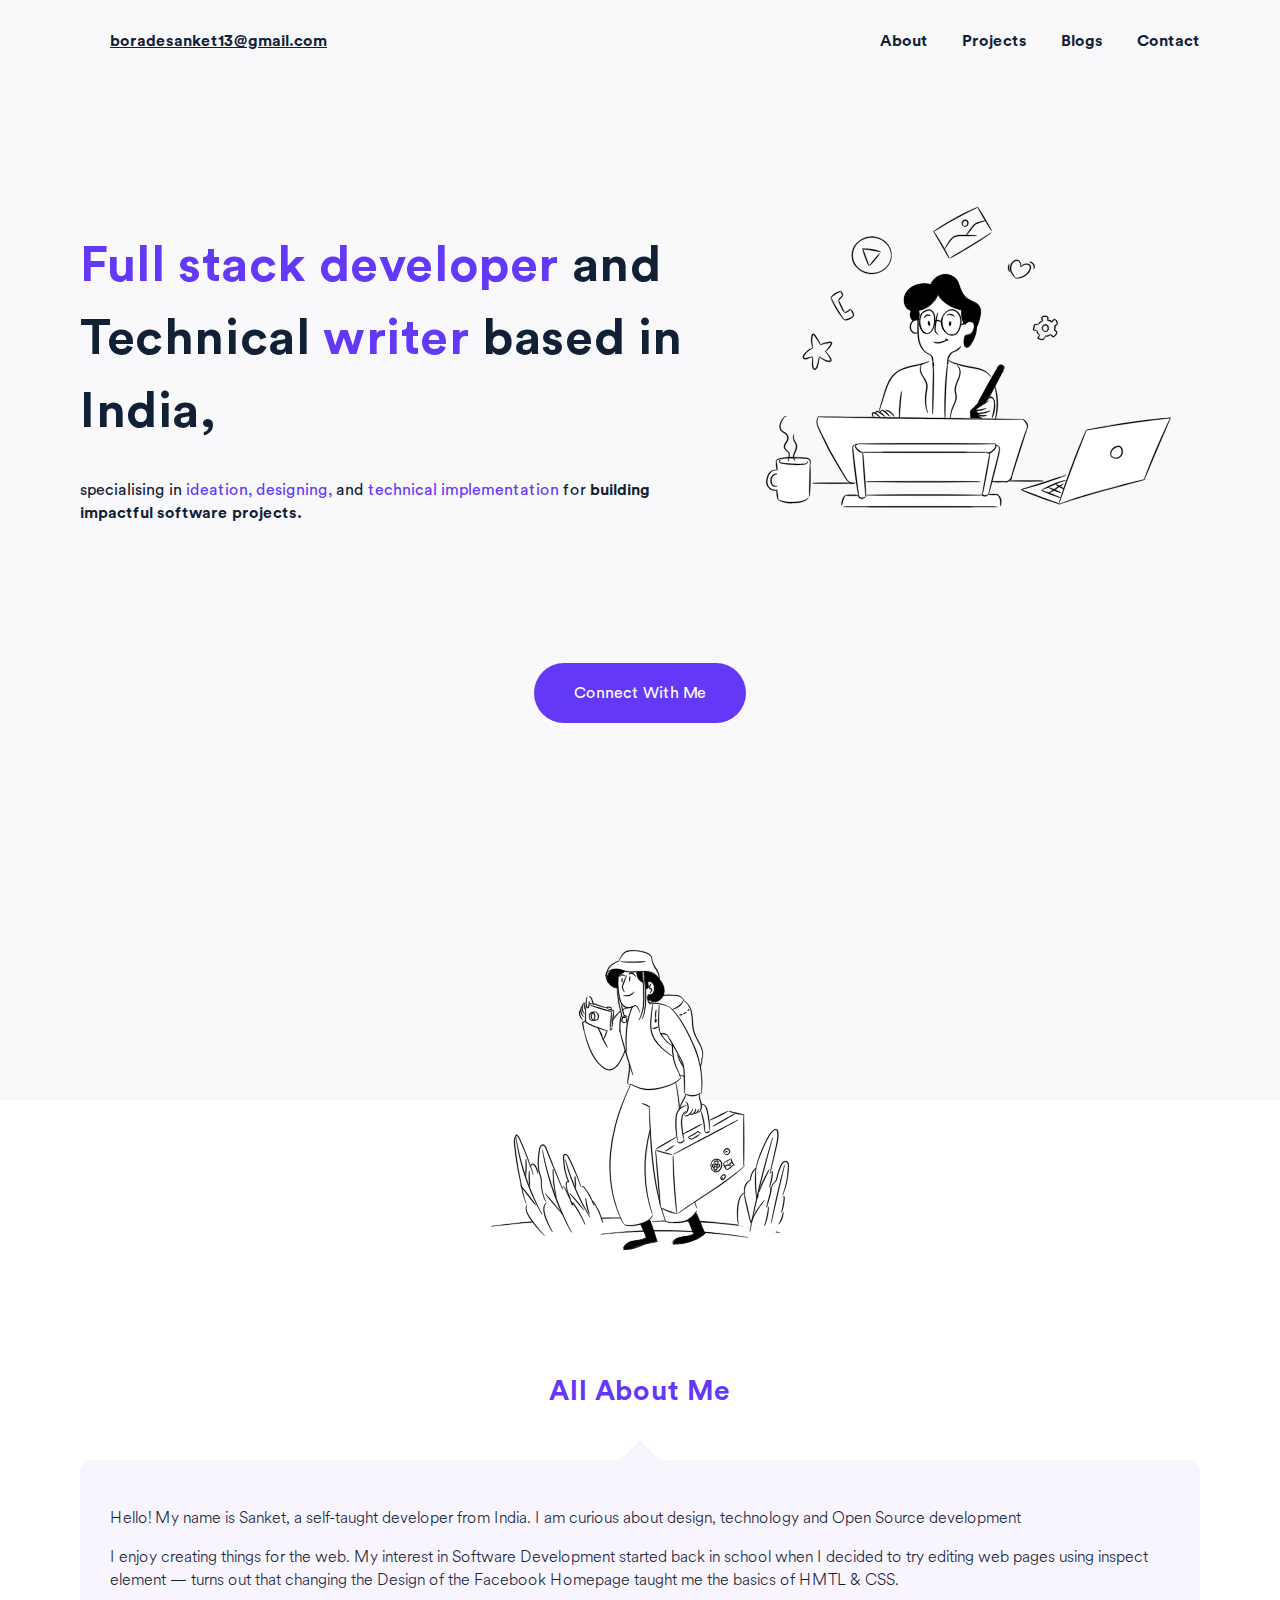
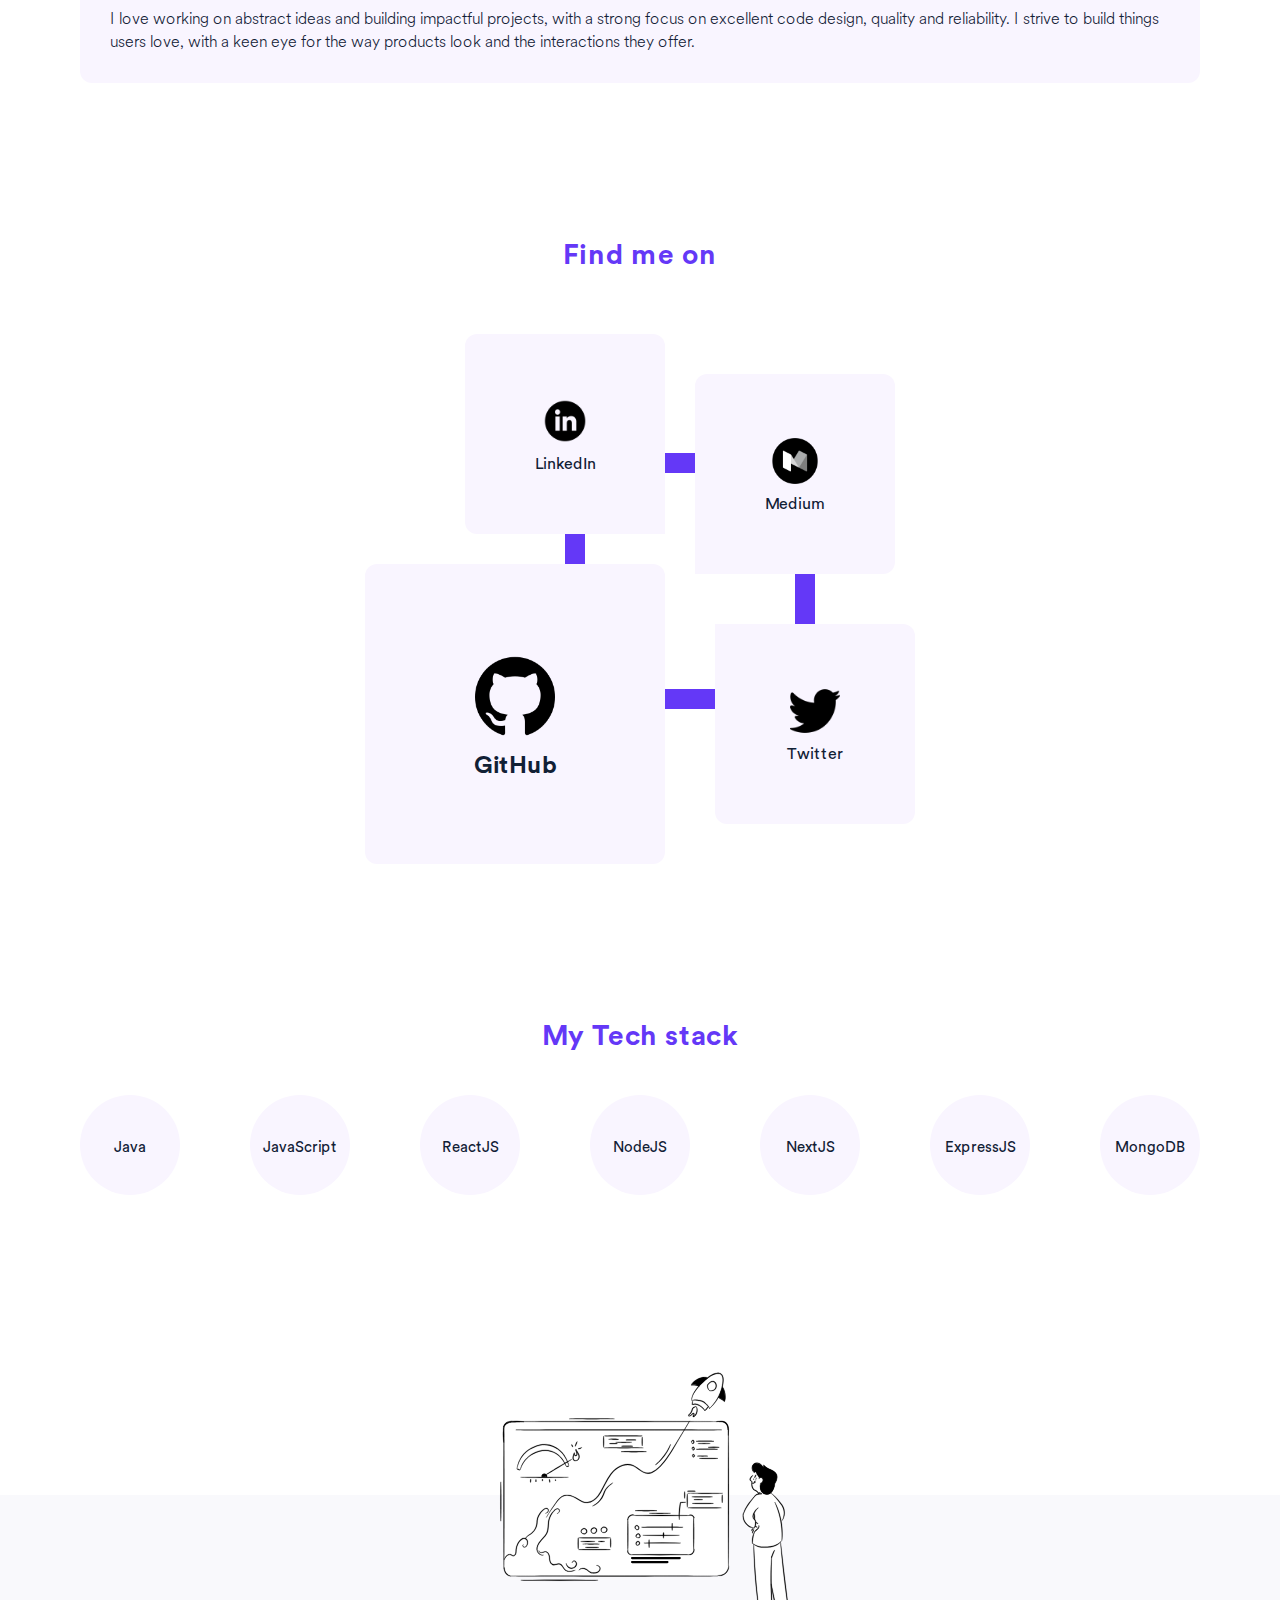
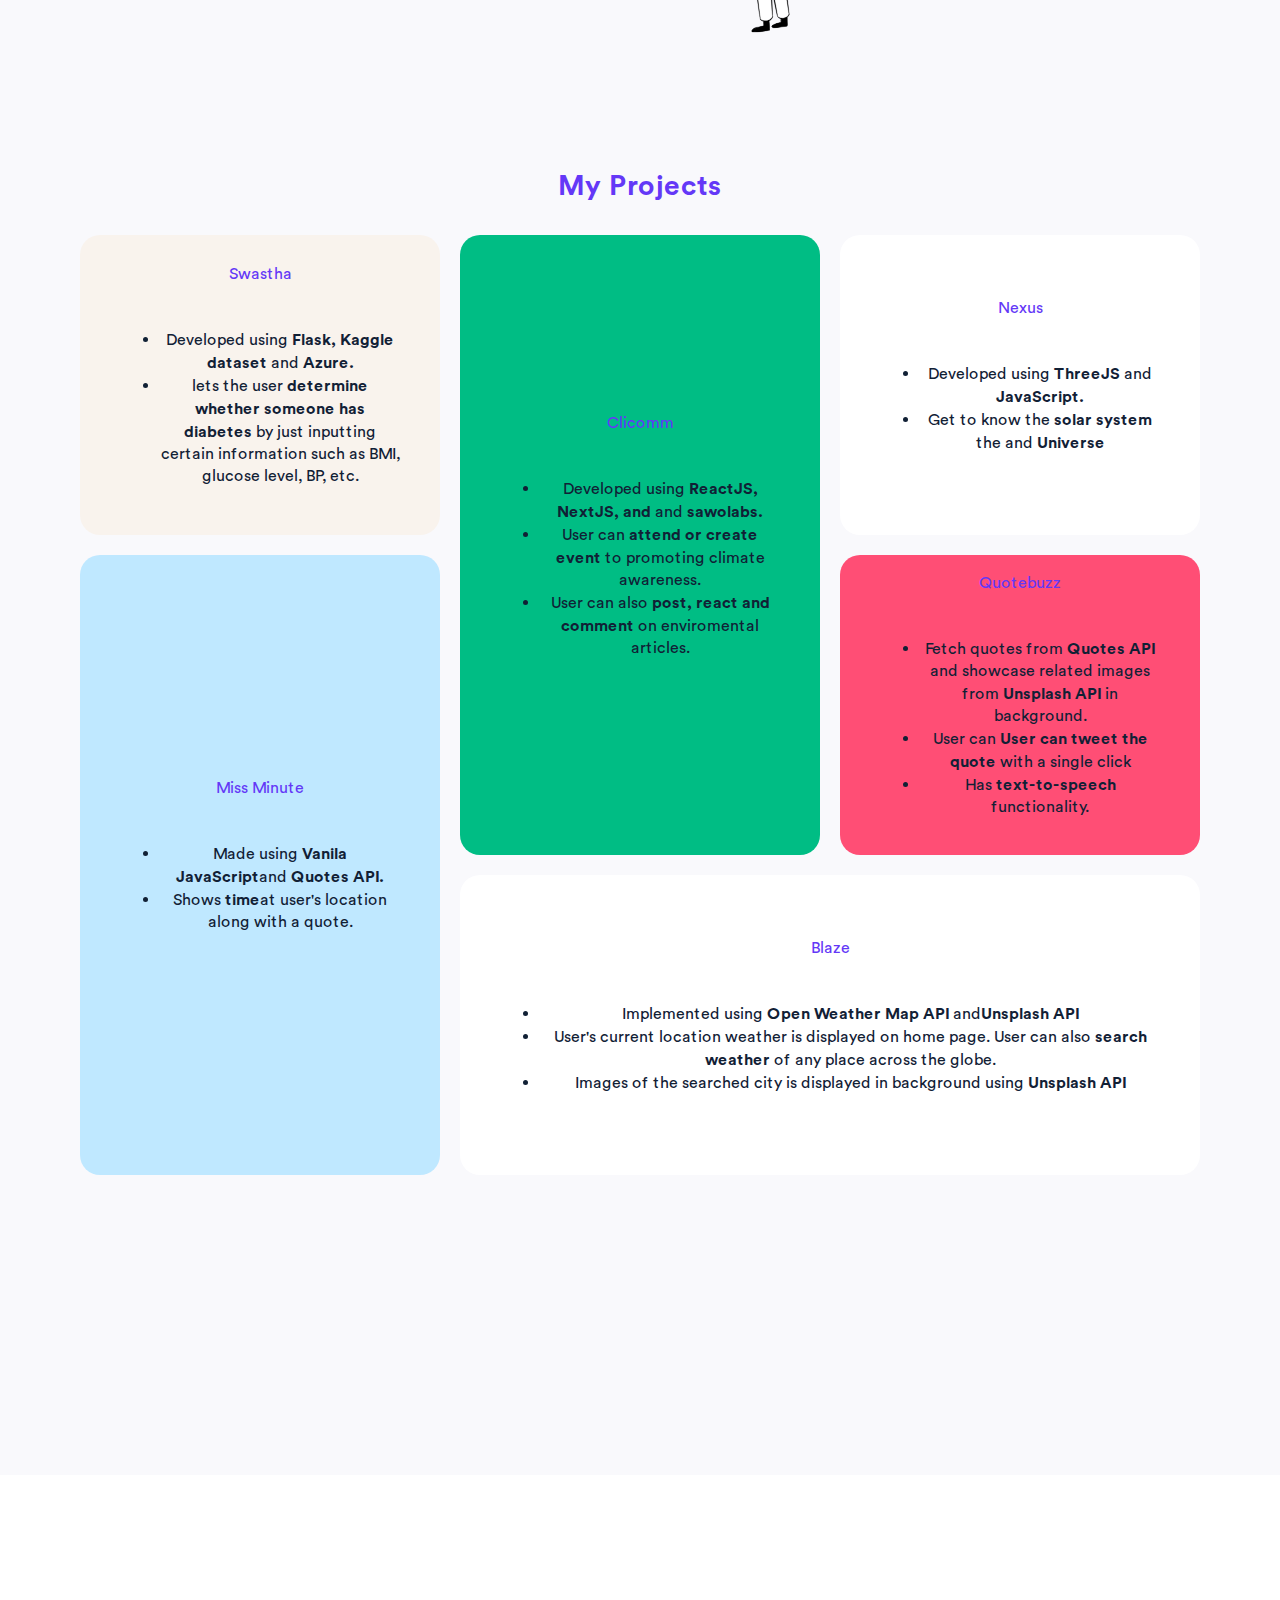
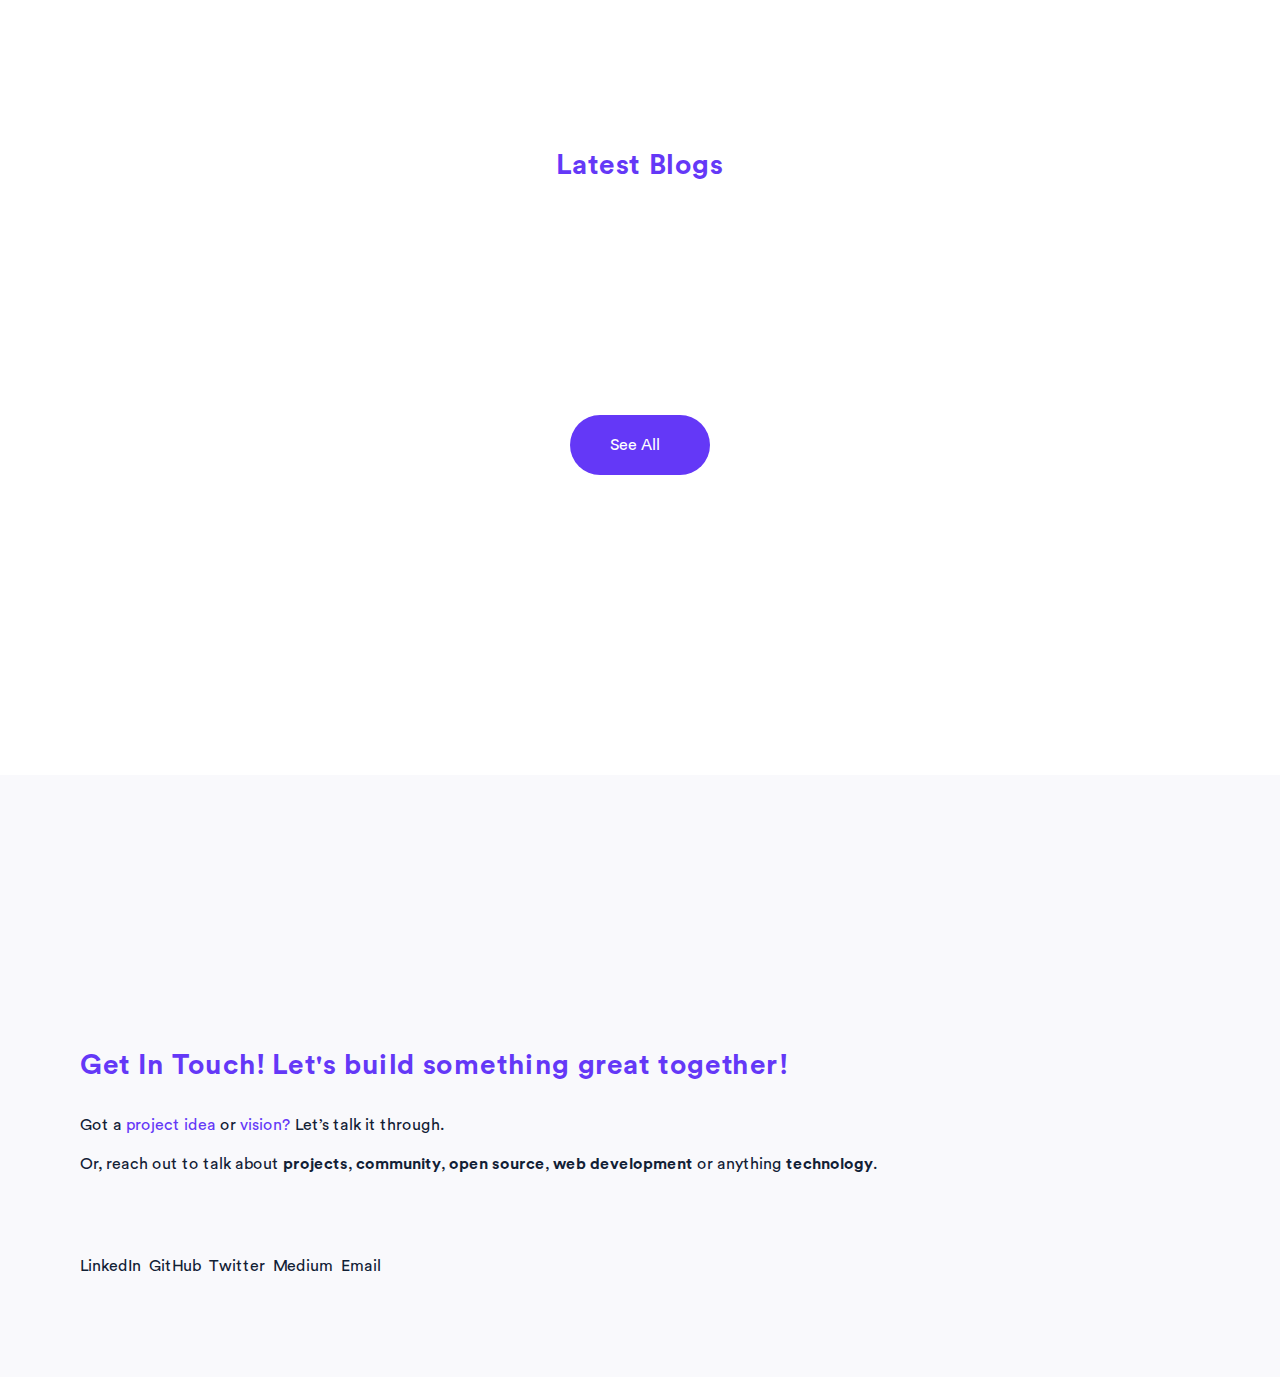
==== commit 9a6d3fb7: "Added Github" ====
--- a/index.html
+++ b/index.html
@@ -108,7 +108,7 @@
                         <img loading="lazy" class="svg" alt="developer-img" src="assets/images/logos/linkedin.png" />
                         LinkedIn
                     </a>
-                    <a class="about__where-ive-been__square about__where-ive-been__square--large" href=""
+                    <a class="about__where-ive-been__square about__where-ive-been__square--large" href="https://github.com/boradesanket13"
                         target="_blank">
                         <img loading="lazy" class="svg" alt="developer-img" src="assets/images/logos/github.png" />
                         GitHub
@@ -117,11 +117,11 @@
                 <div class="about__where-ive-been__right-col">
                     <div class="about__where-ive-been__connector"></div>
                     <div class="about__where-ive-been__connector"></div>
-                    <a class="about__where-ive-been__square" href="https://www.bt.com/" target="_blank">
+                    <a class="about__where-ive-been__square" href="https://medium.com/@boradesanket13/" target="_blank">
                         <img loading="lazy" class="svg" alt="developer-img" src="assets/images/logos/medium.png" />
                         Medium
                     </a>
-                    <a class="about__where-ive-been__square" href="https://www.girlscript.tech/" target="_blank">
+                    <a class="about__where-ive-been__square" href="https://twitter.com/boradesanket13" target="_blank">
                         <img loading="lazy" class="svg" alt="developer-img" src="assets/images/logos/twitter.png" />
                         Twitter
                     </a>
@@ -300,11 +300,7 @@
                 <a style="text-decoration:none" href="https://twitter.com/boradesanket13">Twitter &nbsp;</a> 
 
                 <a style="text-decoration:none" href="https://www.linkedin.com/in/boradesanket13/">Medium &nbsp;</a>
-
-                <a style="text-decoration:none" href="https://dev.to/boradesanket13/">Dev.to &nbsp;</a>
-
-                <a style="text-decoration:none" href="https://www.getrevue.co/profile/boradesanket13">Newsletter &nbsp;</a>
-
+               
                 <a style="text-decoration:none" href="mailto:boradesanket13@gmail.com">Email </a>
             </div>
         </div>
@@ -387,4 +383,4 @@
     </script>
 </body>
 
-</html>+</html>
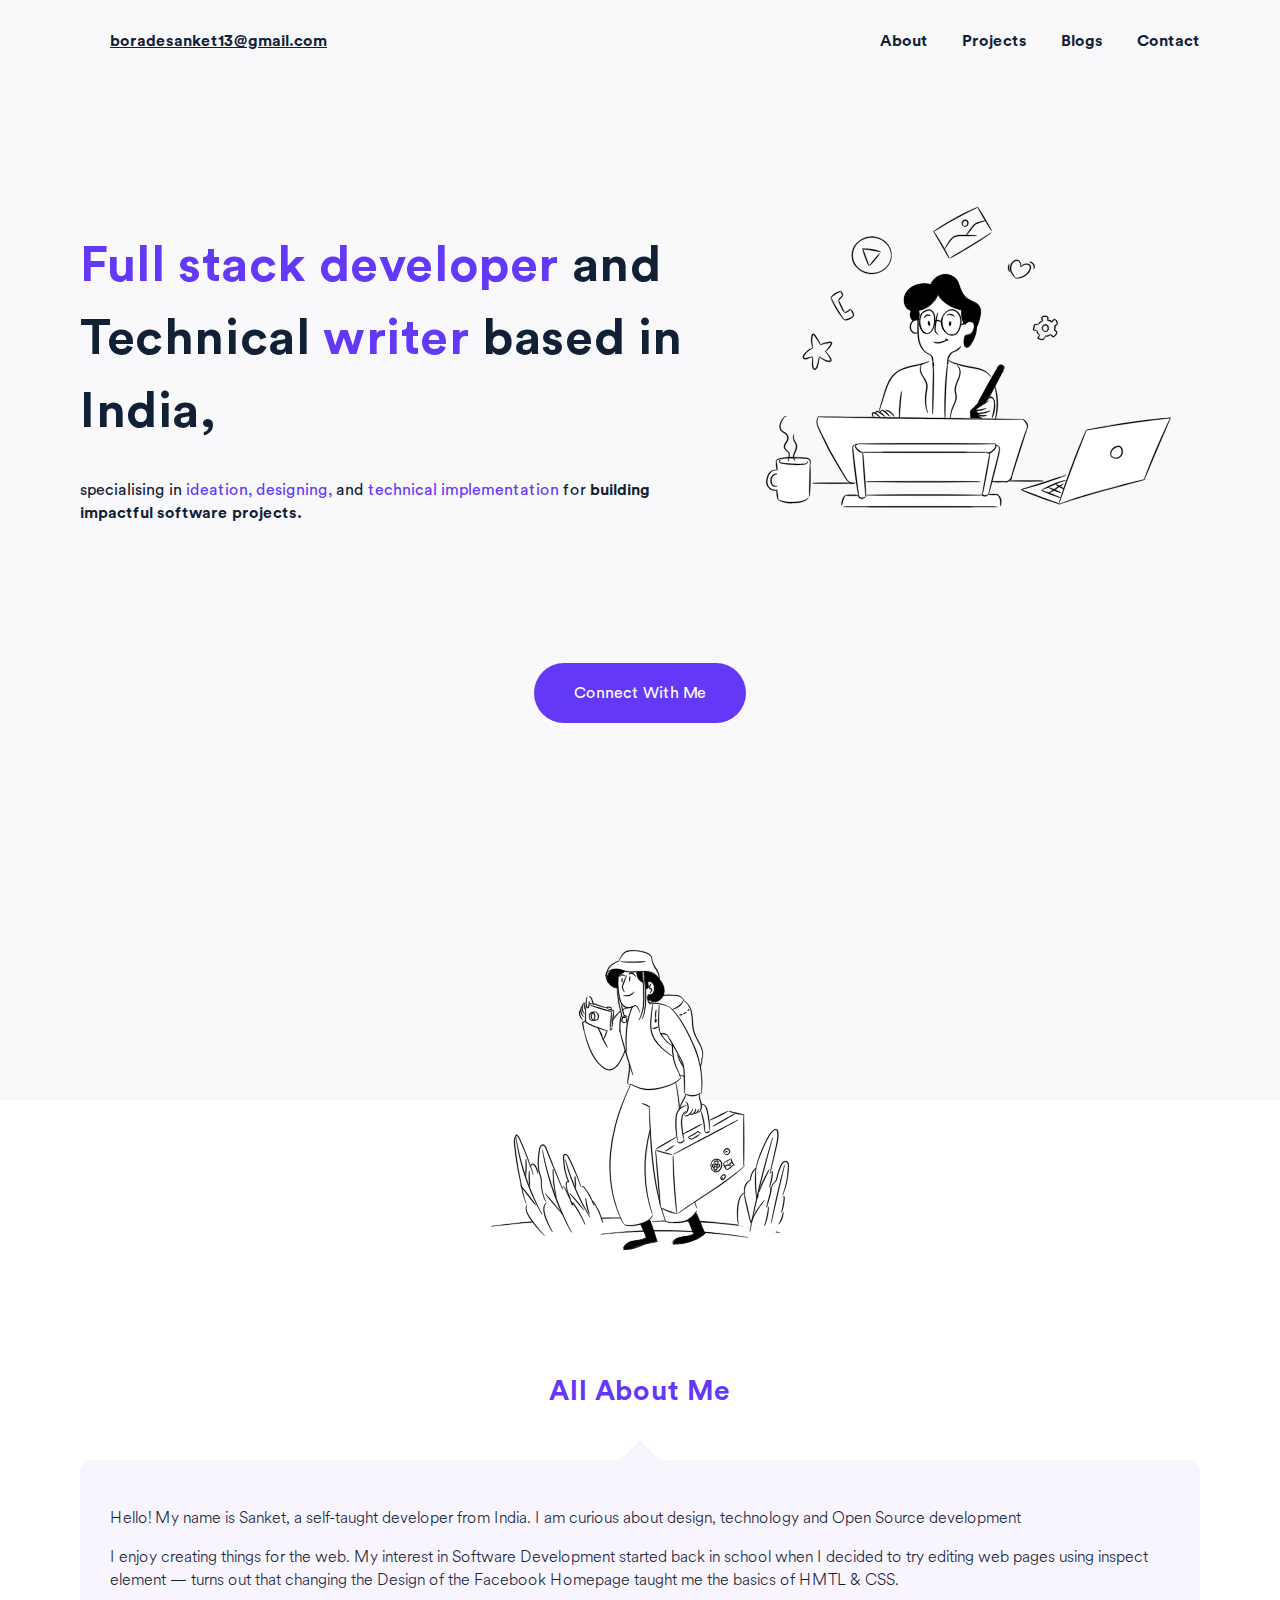
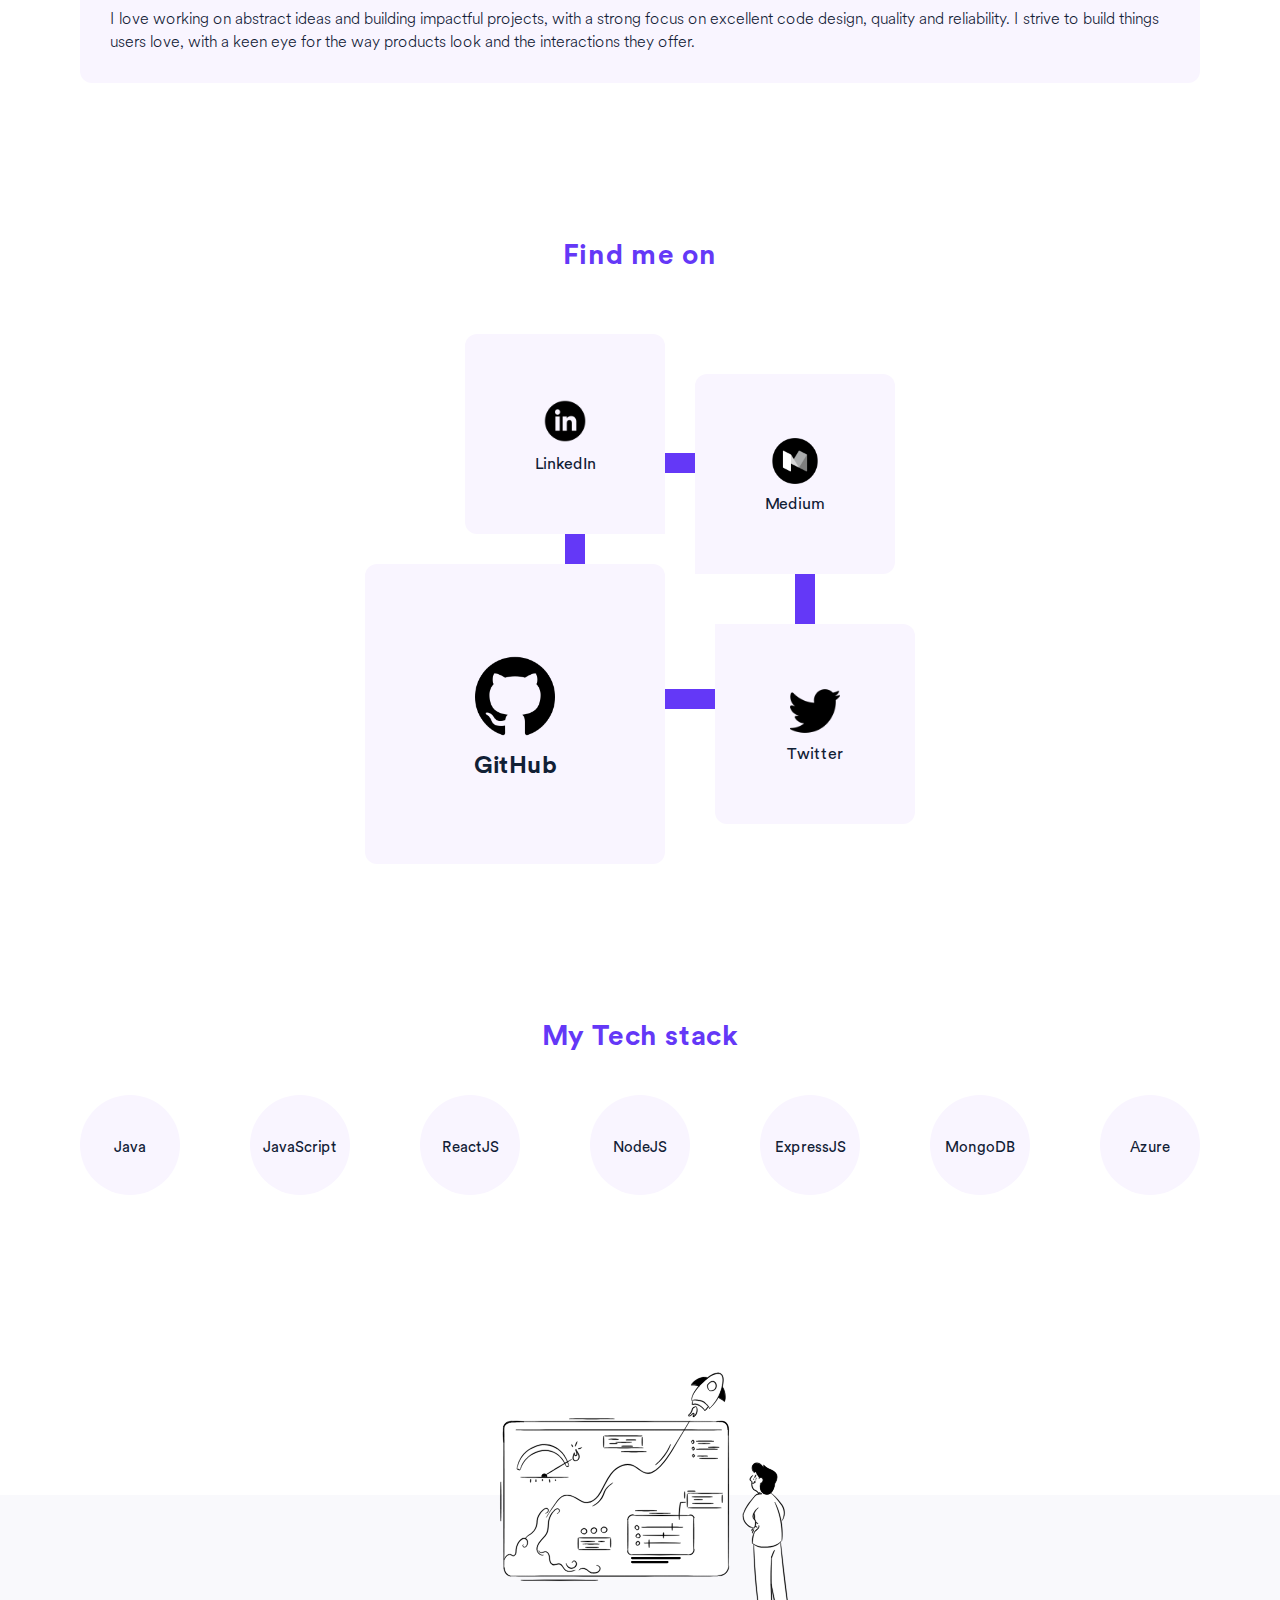
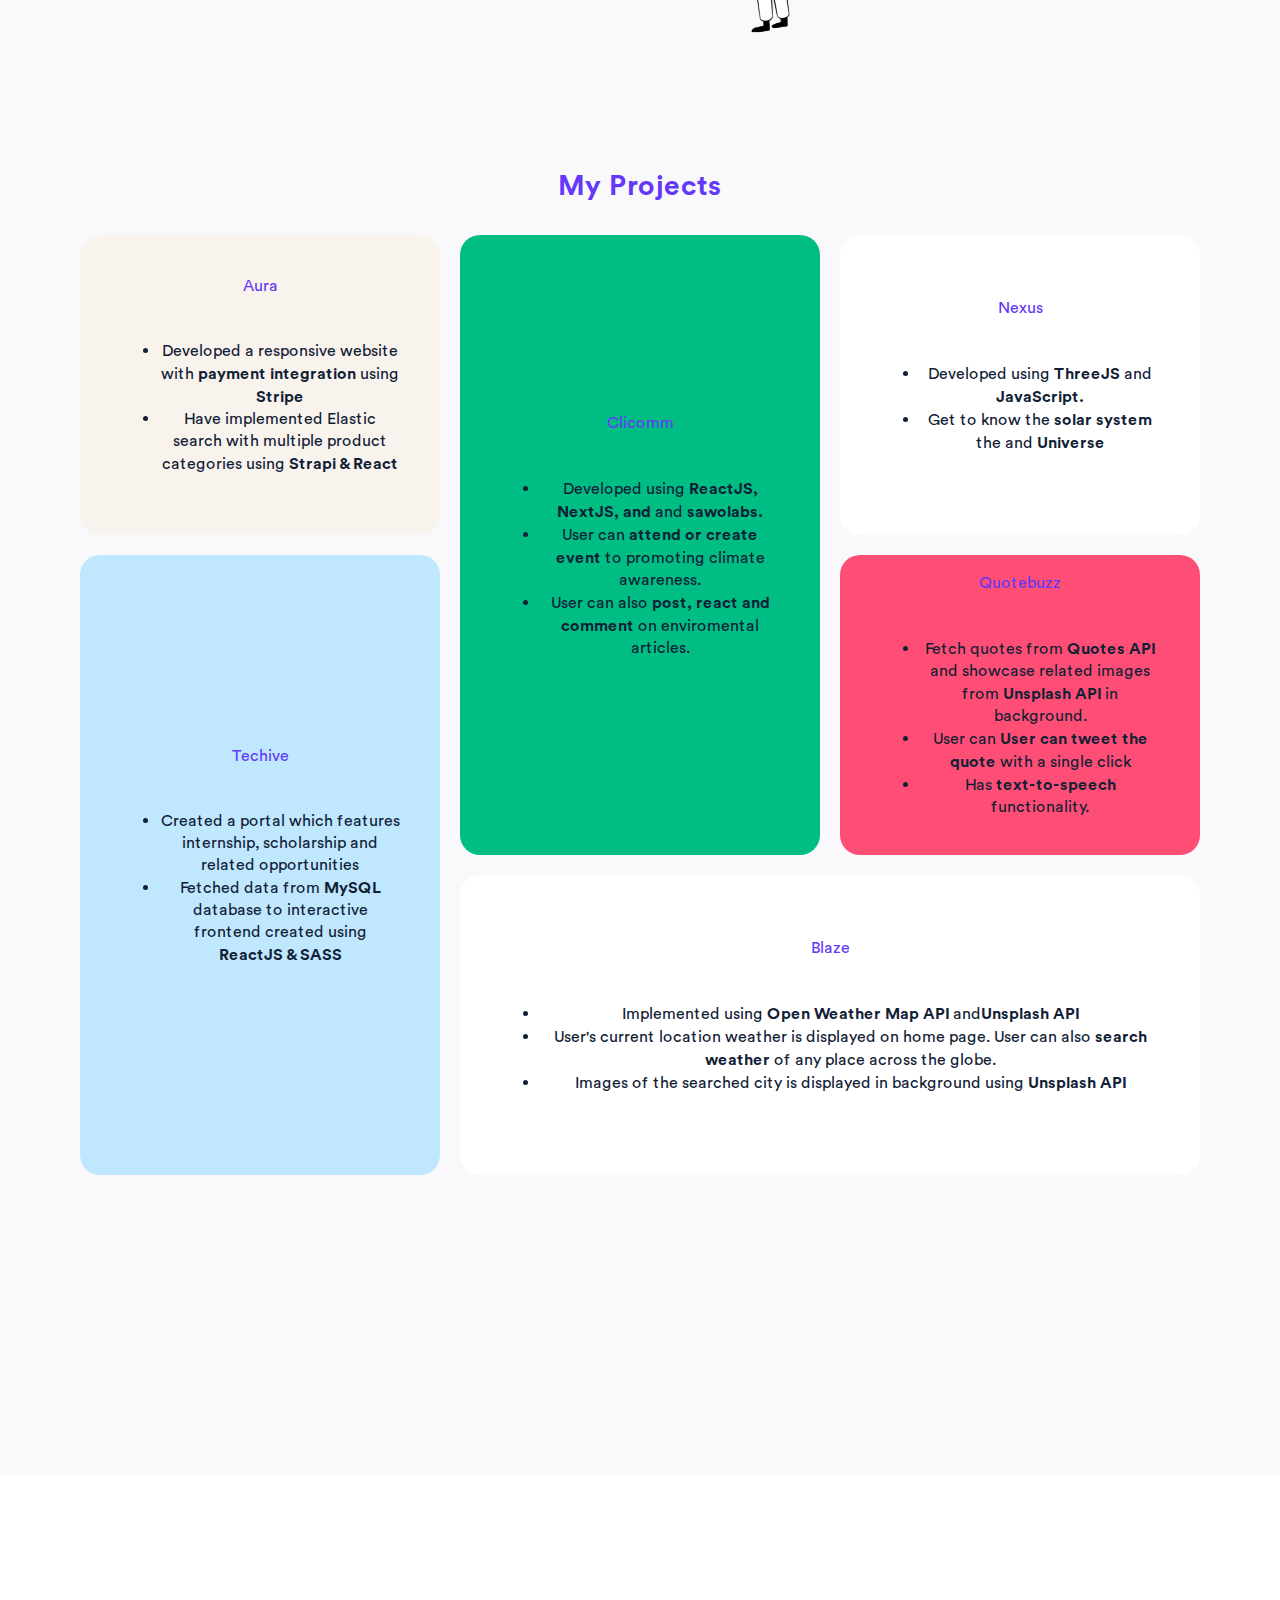
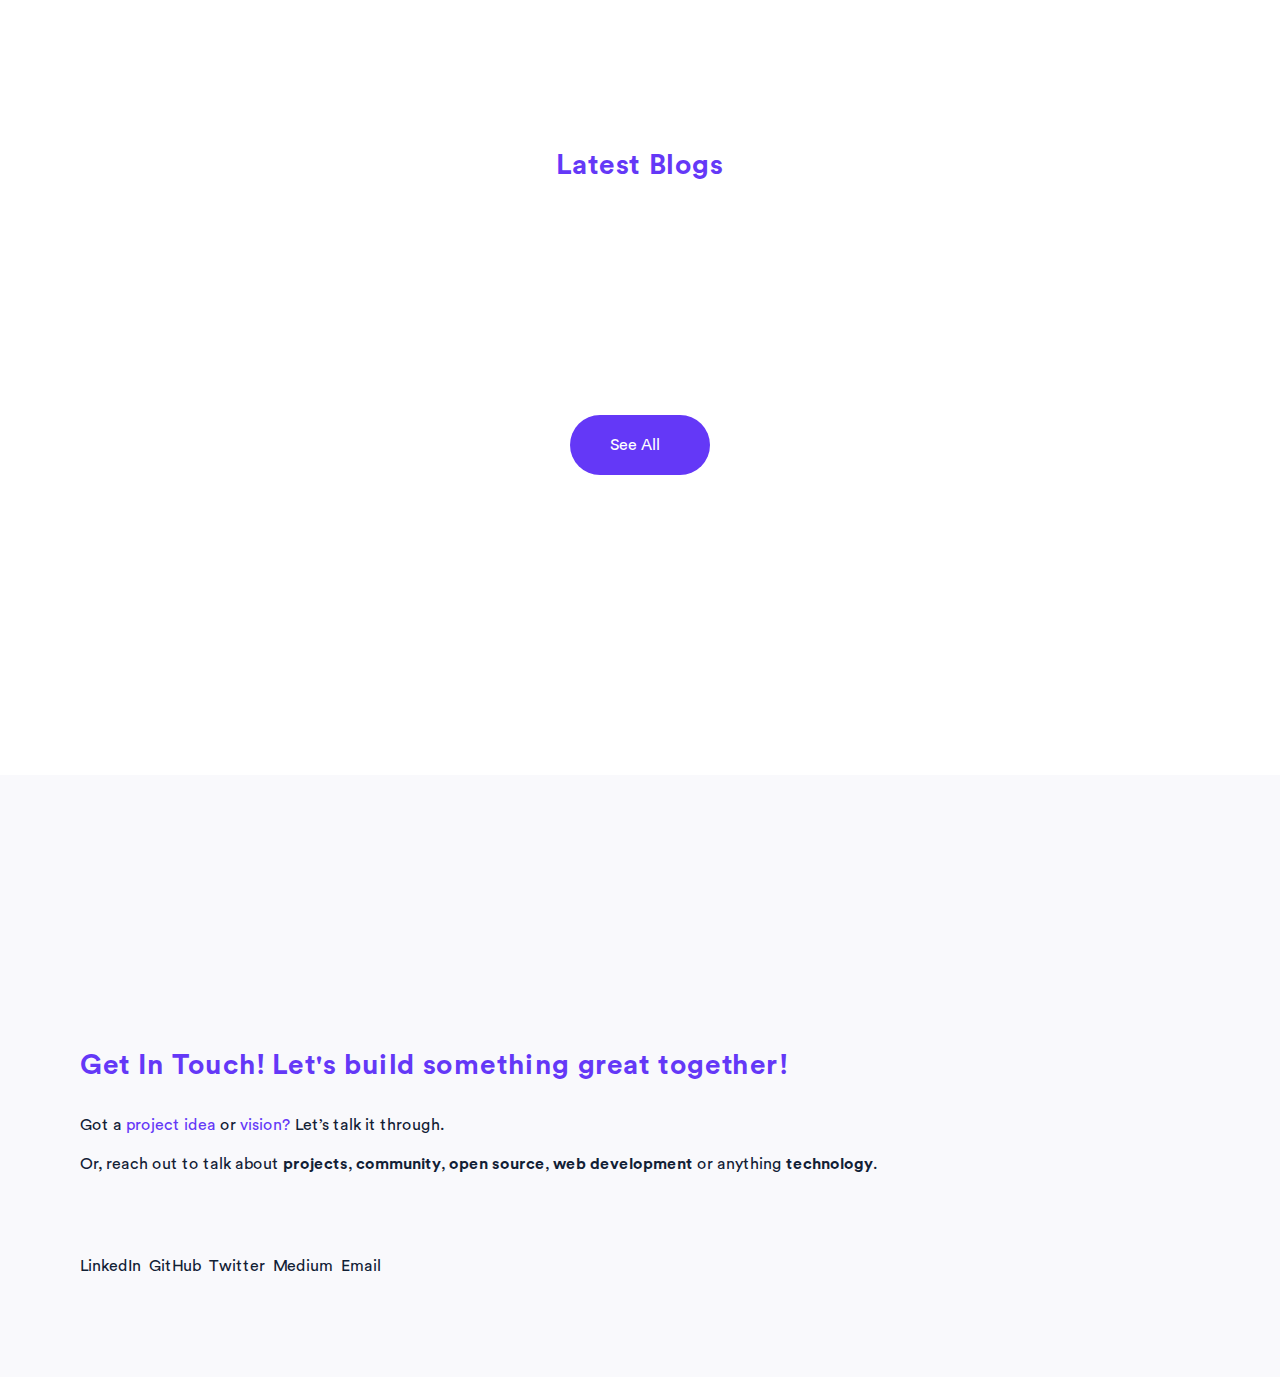
==== commit d6b022a4: "Updated Projects" ====
--- a/index.html
+++ b/index.html
@@ -147,15 +147,15 @@
                         <i class="fas fa-record-vinyl"></i>
                     </div>
                     <div class="about__interests__grid__interest">
-                        <p>NextJS</p>
+                        <p>ExpressJS</p>
                         <i class="fas fa-chalkboard-teacher"></i>
                     </div>
                     <div class="about__interests__grid__interest">
-                        <p>ExpressJS</p>
+                        <p>MongoDB</p>
                         <i class="fas fa-pizza-slice"></i>
                     </div>
                     <div class="about__interests__grid__interest">
-                        <p>MongoDB</p>
+                        <p>Azure</p>
                         <i class="fas fa-book"></i>
                     </div>
                 </div>
@@ -169,14 +169,16 @@
         <div class="projects__grid">
 
             <a class="projects__grid__item projects__grid__item--estimaate"
-                href="https://diabetes-predictor.azurewebsites.net/" target="_blank">
-                <!--<img loading="lazy" class="svg" alt="developer-img" src="assets/images/logos/"/>-->
-                <p><span class="highlight">Swastha</span></p>
-                <p>
-                    <ul>
-                        <li>Developed using <strong>Flask, Kaggle dataset </strong>and<strong> Azure.</strong> </li>
-                        <li>lets the user <strong>determine whether someone has diabetes</strong> by just inputting
-                            certain information such as BMI, glucose level, BP, etc.</li>
+                href="https://github.com/boradesanket13/aura/" target="_blank">
+                <!--<img loading="lazy" class="svg" alt="developer-img" src="assets/images/logos/"/>-->
+                <p><span class="highlight">Aura</span></p>
+                <p>
+                    <ul>
+                        <li>Developed a responsive website with <strong>payment integration </strong>using<strong> Stripe</strong> </li>
+                        <li>Have implemented Elastic search with multiple product categories using  <strong>Strapi & React</strong> </li>
+
+                             
+
                     </ul>
                 </p>
             </a>
@@ -200,7 +202,7 @@
 
 
 
-            <a class="projects__grid__item projects__grid__item--svgsplash" href="https://nexus-six.vercel.app/"
+            <a class="projects__grid__item projects__grid__item--svgsplash" href="https://nexus-boradesanket13.vercel.app/"
                 target="_blank">
                 <!--<img loading="lazy" class="svg" alt="developer-img" src="assets/images/logos/"/>-->
                 <p><span class="highlight">Nexus</span></p>
@@ -215,21 +217,21 @@
 
 
 
-            <a class="projects__grid__item projects__grid__item--nmt" href="https://analog-clock-rouge.vercel.app/"
-                target="_blank">
-                <!--<img loading="lazy" class="svg" alt="developer-img" src="assets/images/logos/"/>-->
-                <p><span class="highlight">Miss Minute</span></p>
-                <p>
-                    <ul>
-                        <li>Made using <strong>Vanila JavaScript</strong>and<strong> Quotes API.</strong> </li>
-                        <li>Shows <strong>time</strong>at user's location along with a quote. </li>
-                    </ul>
-                </p>
-            </a>
-
-
-
-            <a class="projects__grid__item projects__grid__item--ssc" href="https://quotebuzz.vercel.app/"
+            <a class="projects__grid__item projects__grid__item--nmt" href="https://github.com/boradesanket13/techive"
+                target="_blank">
+                <!--<img loading="lazy" class="svg" alt="developer-img" src="assets/images/logos/"/>-->
+                <p><span class="highlight">Techive</span></p>
+                <p>
+                    <ul>
+                        <li>Created a portal which features internship, scholarship and related opportunities</li>
+                        <li>Fetched data from <strong>MySQL </strong>database to interactive frontend created using <strong>ReactJS & SASS  </strong></li>
+                    </ul>
+                </p>
+            </a>
+
+
+
+            <a class="projects__grid__item projects__grid__item--ssc" href="https://github.com/boradesanket13/quotebuzz"
                 target="_blank">
                 <!--<img loading="lazy" class="svg" alt="developer-img" src="assets/images/logos/"/>-->
                 <p><span class="highlight">Quotebuzz</span></p>
@@ -244,7 +246,7 @@
             </a>
 
 
-            <a class="projects__grid__item projects__grid__item--rcc" href="https://blaze-silk.vercel.app/"
+            <a class="projects__grid__item projects__grid__item--rcc" href="https://blaze-boradesanket13.vercel.app/"
                 target="_blank">
                 <!--
                 <picture class="">
@@ -276,7 +278,7 @@
         <img loading="lazy" class="svg" alt="developer-img" src="assets/images/solving-problemc619.svg?v=1.0" />
         <h1 class="title">Latest Blogs <i class="fab fa-dev"></i></h1>
         <div class="blog__content"></div>
-        <a class="blog__see-all-link" href="https://dev.to/boradesanket13" rel="noreferrer" target="_blank">
+        <a class="blog__see-all-link" href="https://medium.com/@boradesanket13" rel="noreferrer" target="_blank">
             <button class="button">See All<i class="fas fa-external-link-alt"></i></button>
         </a>
     </div>
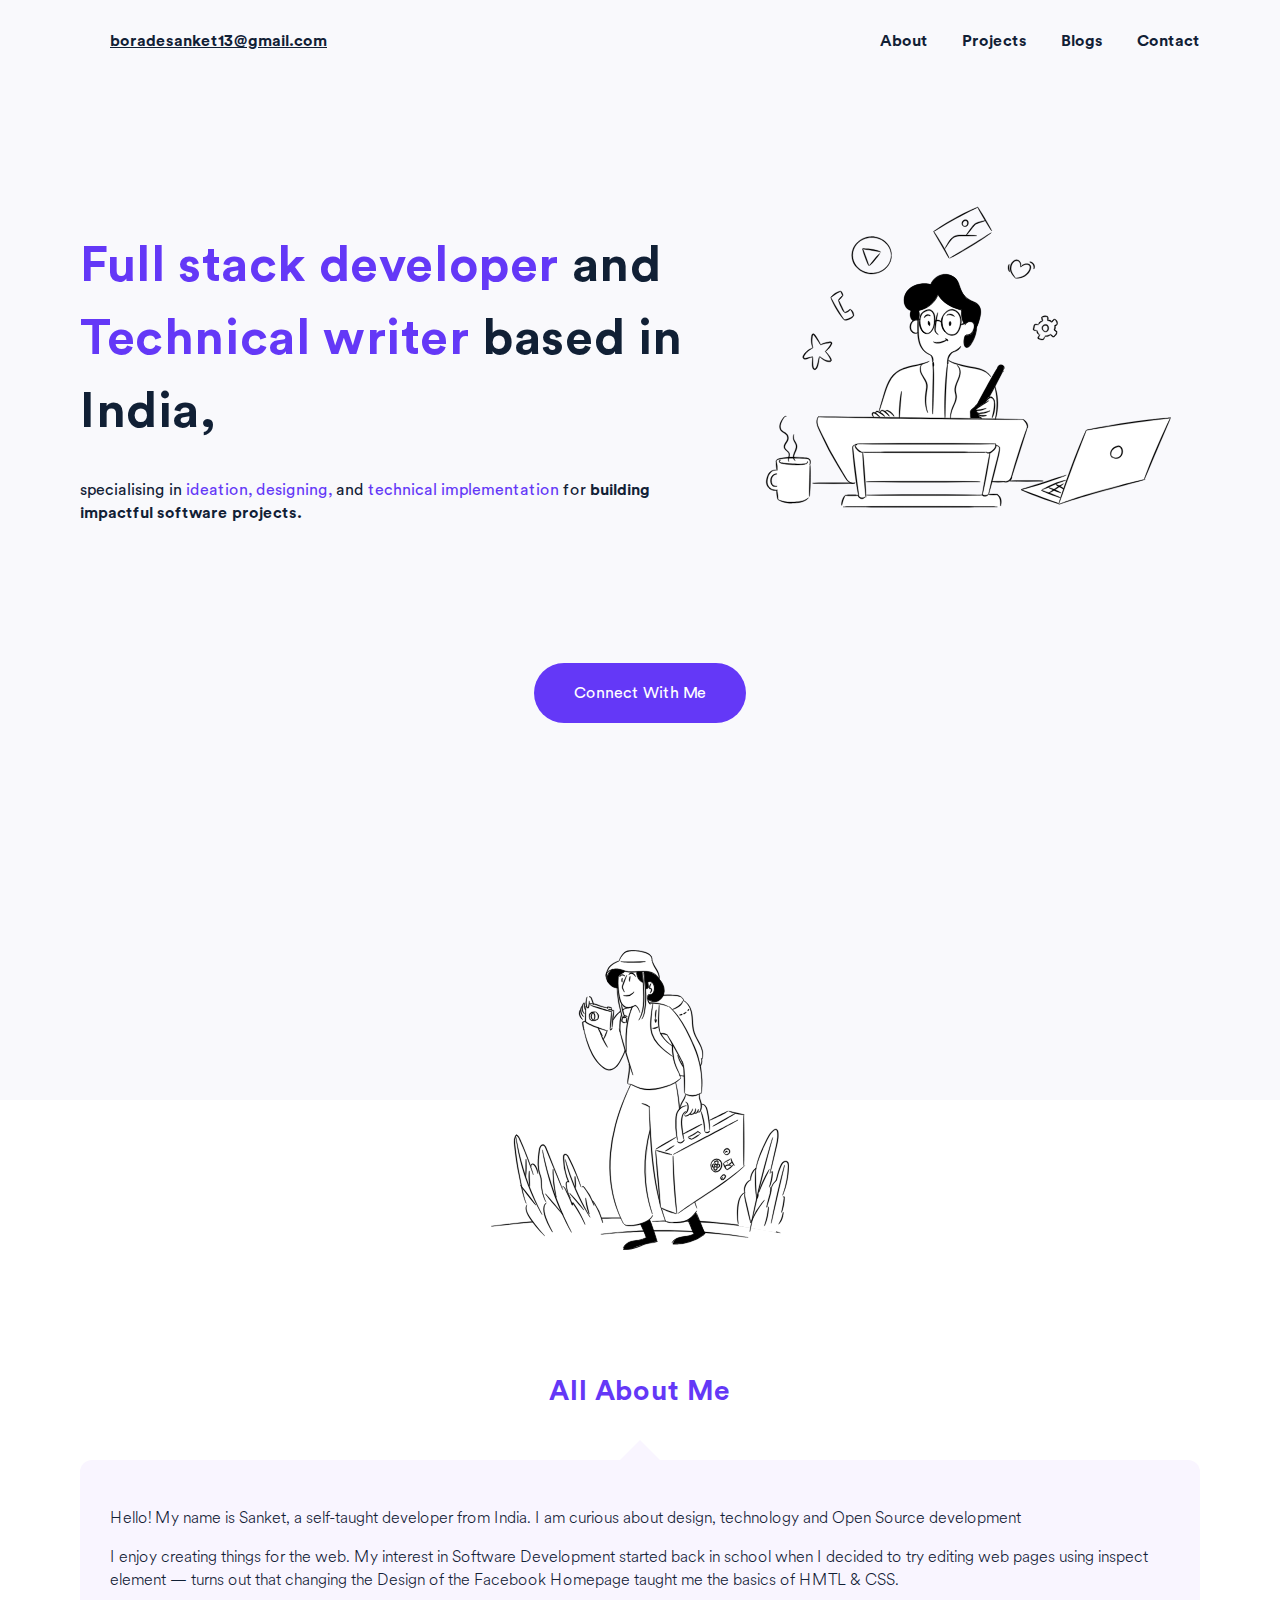
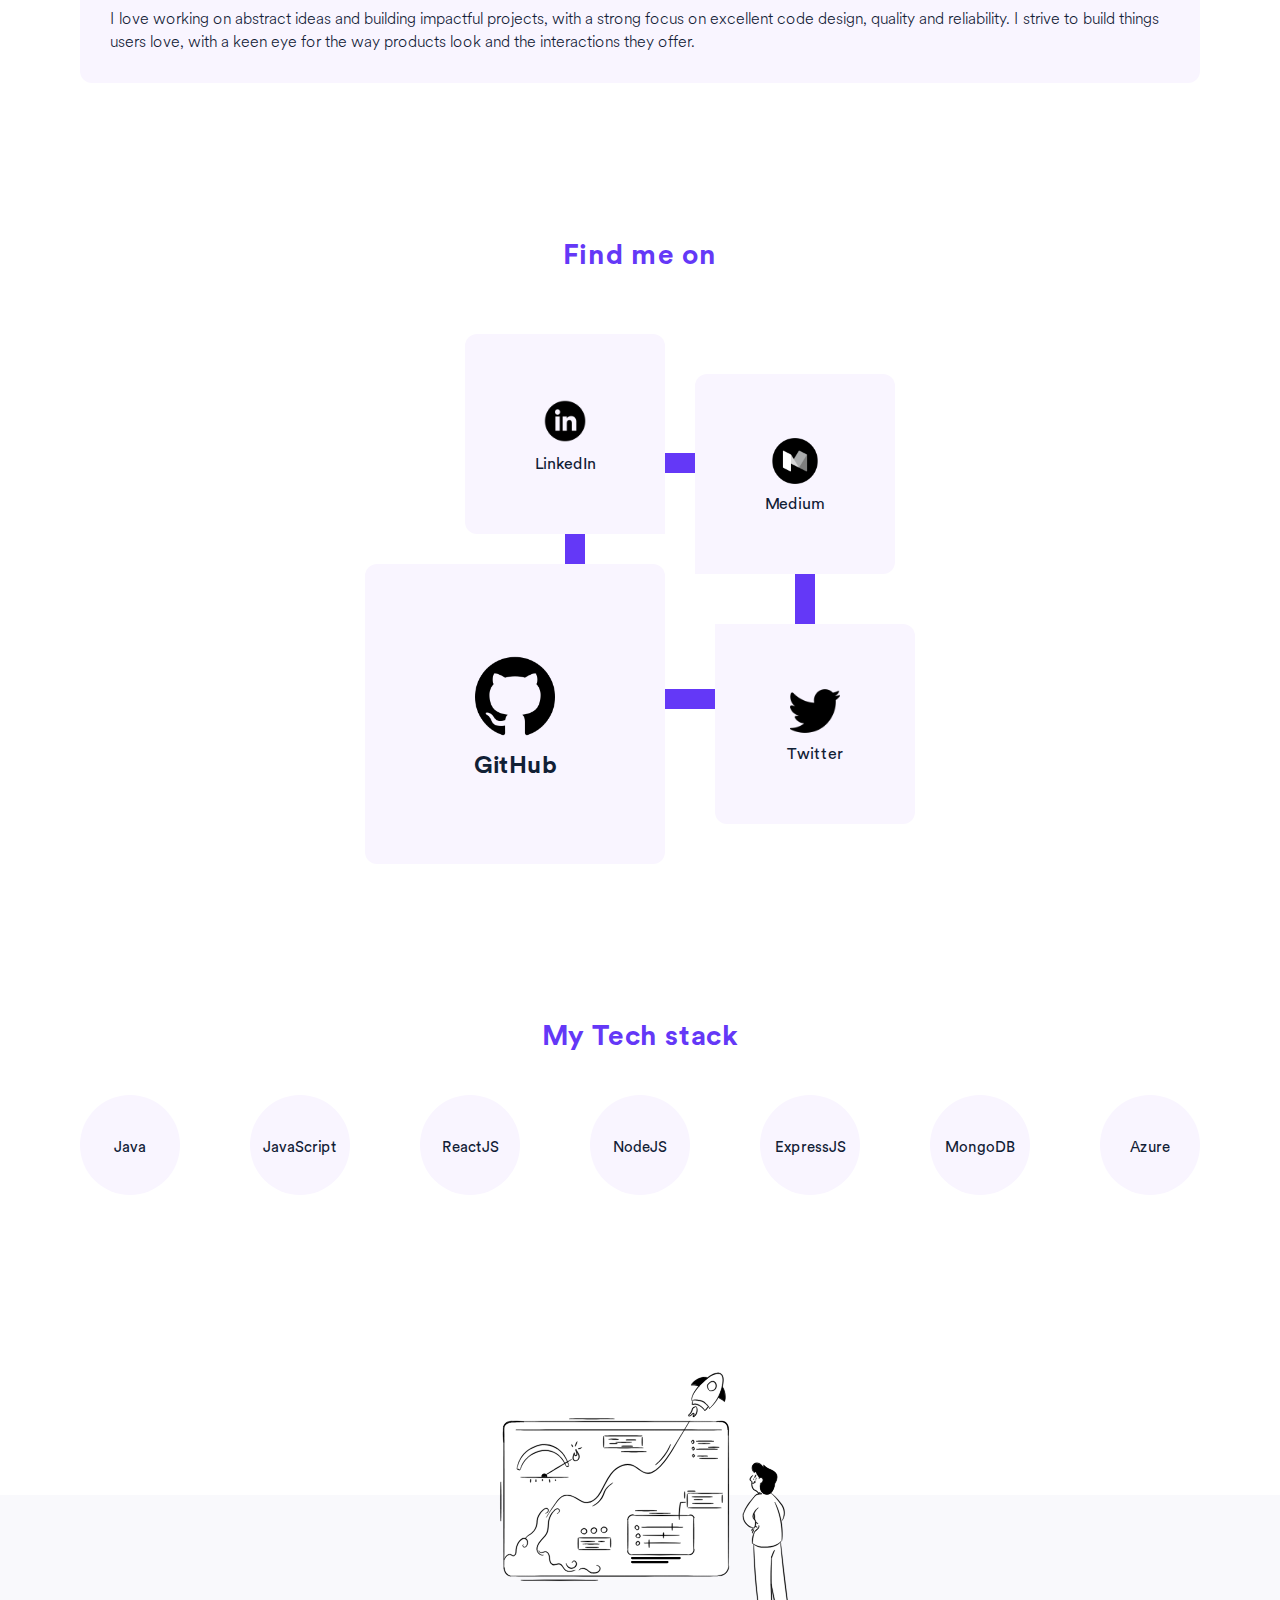
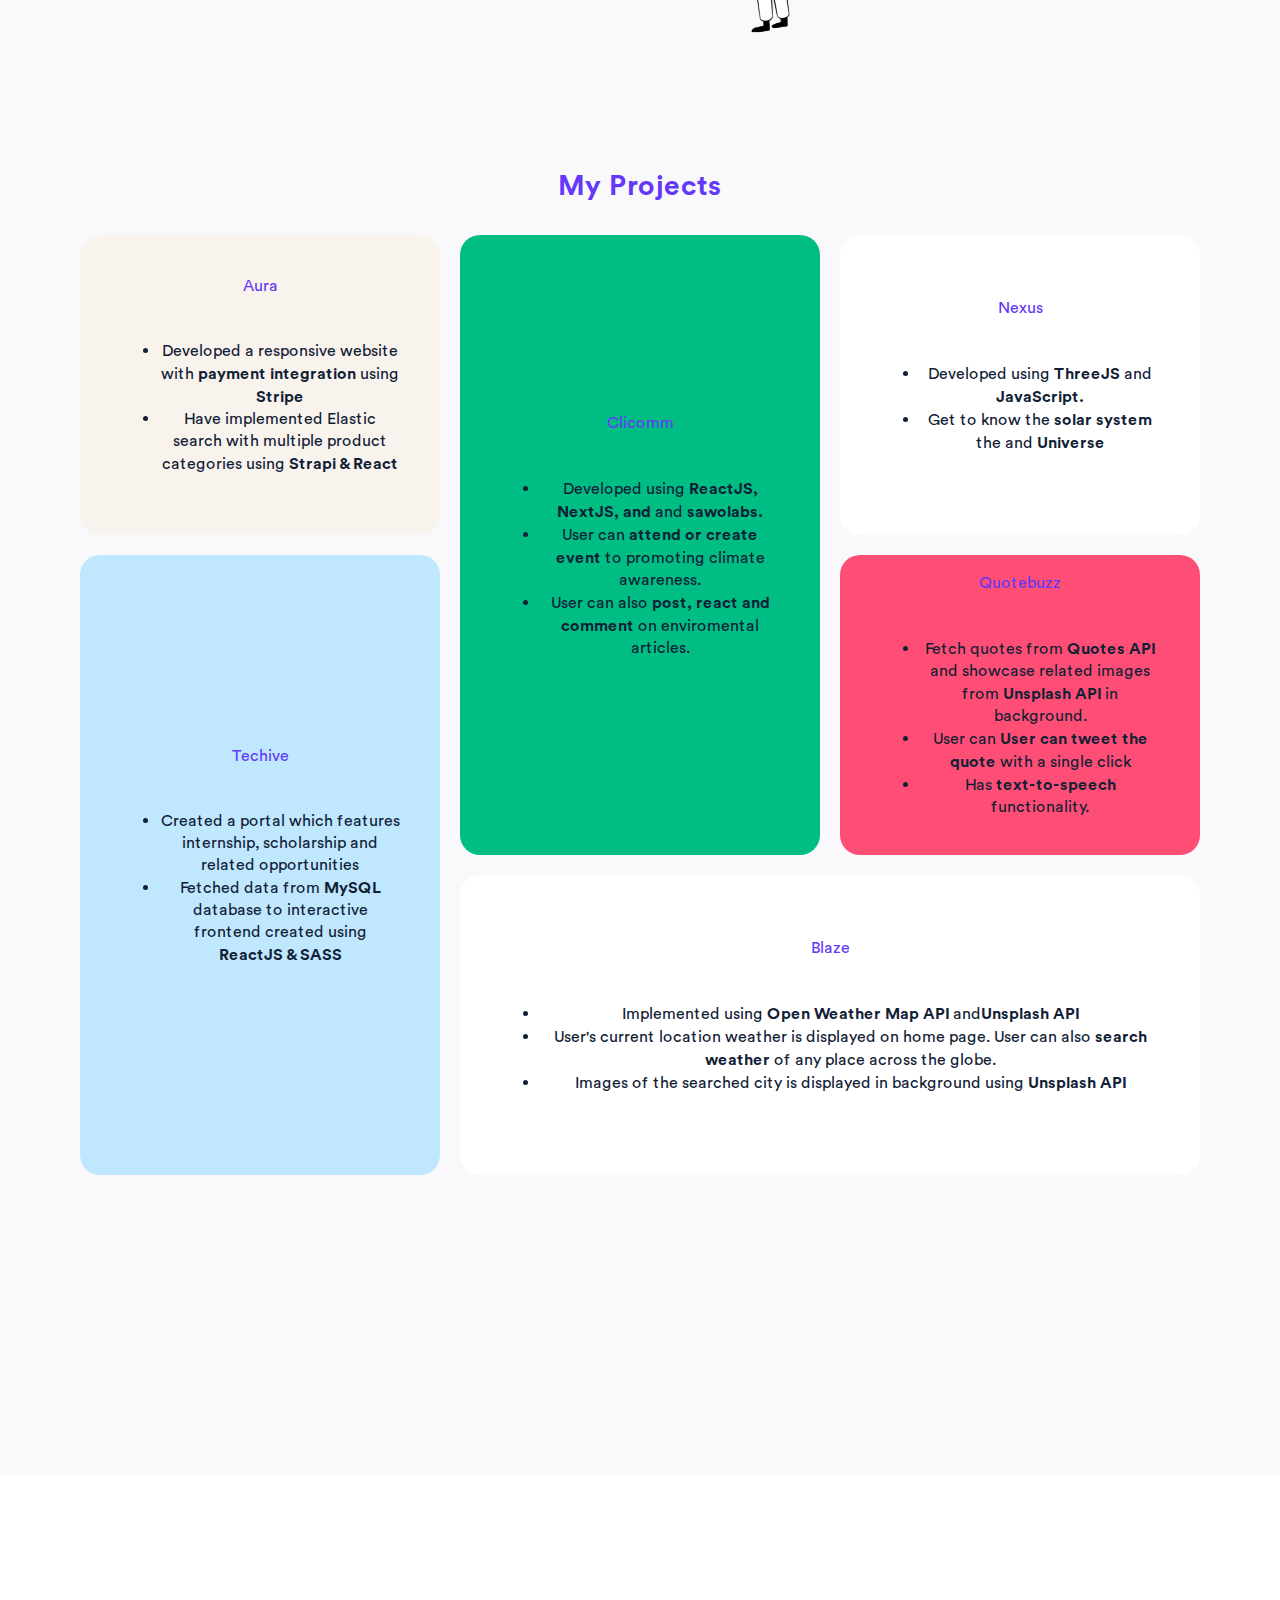
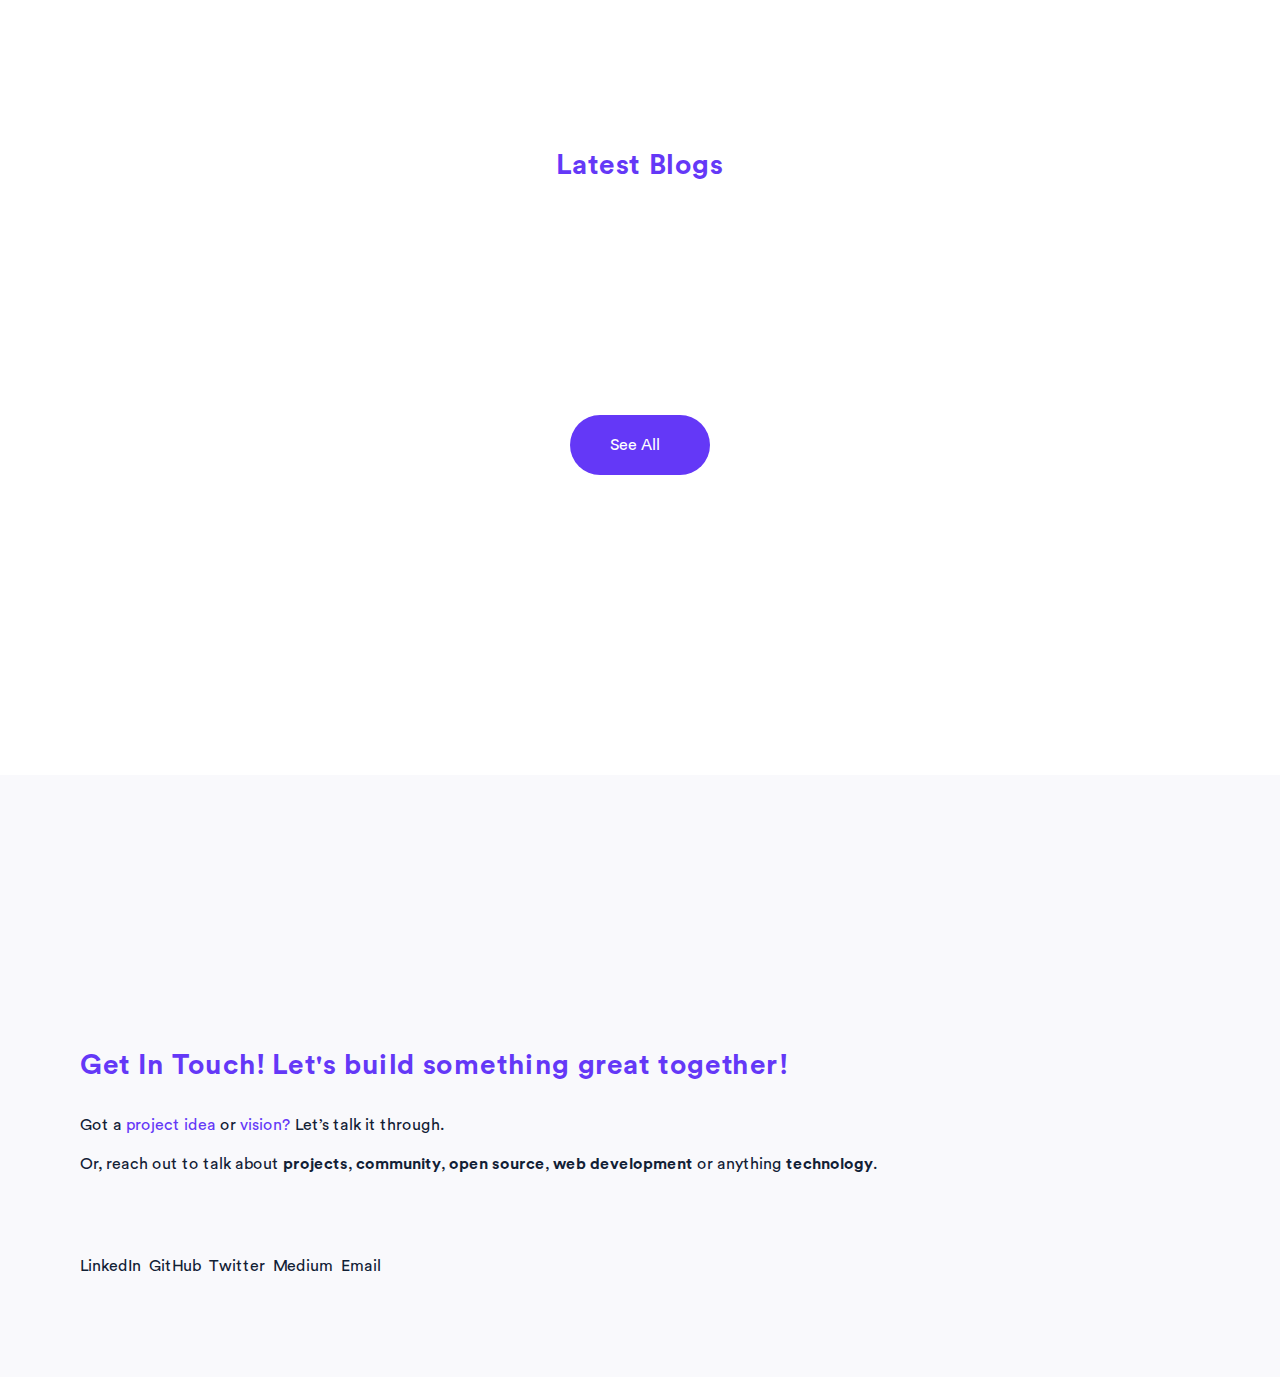
==== commit e8b55aa2: "Minor fix" ====
--- a/index.html
+++ b/index.html
@@ -59,8 +59,8 @@
     <div class="landing">
         <div class="landing__body">
             <div class="landing__body__text">
-                <h1 class="landing__body__hero"><span class="highlight">Full stack developer</span> and Technical <span
-                        class="highlight">writer</span> based in India,</h1>
+                <h1 class="landing__body__hero"><span class="highlight">Full stack developer</span> and <span
+                        class="highlight">Technical writer</span> based in India,</h1>
                 <p>specialising in <span class="highlight">ideation, designing,</span> and <span class="highlight">technical implementation</span> for
                 <strong>building impactful software projects.</strong></span></p>
             </div>
